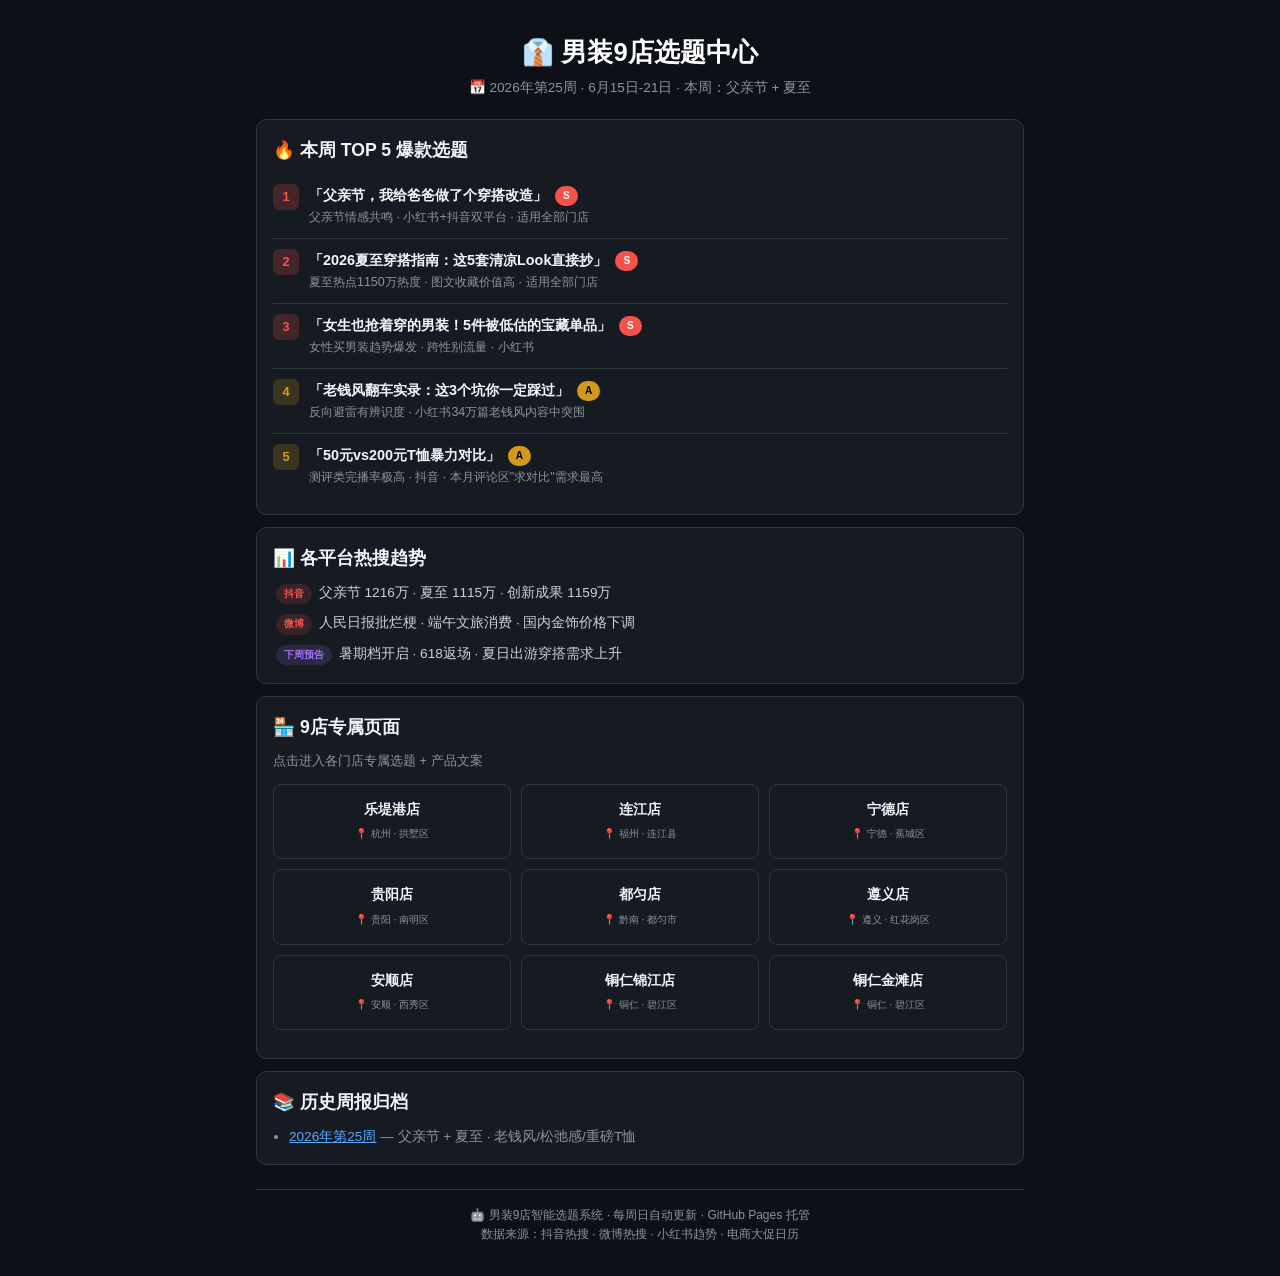
==== index.html @ 27cfb3f5 "Add index.html" ====
<!DOCTYPE html>
<html lang="zh-CN">
<head>
<meta charset="UTF-8">
<meta name="viewport" content="width=device-width, initial-scale=1.0">
<title>男装9店选题中心</title>
<style>
:root{--bg:#0d1117;--card:#161b22;--border:#30363d;--text:#c9d1d9;--muted:#8b949e;--blue:#58a6ff;--red:#f85149;--orange:#d2991d;--green:#3fb950;--purple:#a371f7}
*{margin:0;padding:0;box-sizing:border-box}
body{background:var(--bg);color:var(--text);font-family:-apple-system,BlinkMacSystemFont,"PingFang SC","Microsoft YaHei",sans-serif;line-height:1.6;padding:16px;max-width:800px;margin:0 auto}
h1{font-size:1.6em;color:#fff;text-align:center;margin:16px 0 4px}
.subtitle{text-align:center;color:var(--muted);font-size:.85em;margin-bottom:20px}
.card{background:var(--card);border:1px solid var(--border);border-radius:10px;padding:16px;margin:12px 0}
.card h2{font-size:1.1em;color:#f0f6fc;margin-bottom:10px}
.tag{display:inline-block;padding:2px 8px;border-radius:12px;font-size:.75em;font-weight:600;margin:2px 3px}
.tag-hot{background:rgba(248,81,73,.15);color:var(--red)}
.tag-new{background:rgba(63,185,80,.15);color:var(--green)}
.tag-event{background:rgba(163,113,247,.15);color:var(--purple)}
.stat{font-weight:700;color:#fff}
.store-grid{display:grid;grid-template-columns:repeat(3,1fr);gap:10px;margin:12px 0}
@media(max-width:480px){.store-grid{grid-template-columns:repeat(2,1fr)}}
.store-btn{display:block;background:var(--card);border:1px solid var(--border);border-radius:8px;padding:14px 10px;text-align:center;text-decoration:none;color:var(--text);transition:all .2s;font-size:.85em}
.store-btn:hover{border-color:var(--blue);background:rgba(88,166,255,.06)}
.store-btn .name{font-weight:600;color:#f0f6fc;display:block;margin-bottom:2px}
.store-btn .city{font-size:.75em;color:var(--muted)}
.topic-item{display:flex;align-items:flex-start;gap:10px;padding:10px 0;border-bottom:1px solid var(--border)}.topic-item:last-child{border-bottom:none}
.topic-num{width:26px;height:26px;border-radius:6px;display:flex;align-items:center;justify-content:center;font-weight:700;font-size:.8em;flex-shrink:0}
.topic-num.s{background:rgba(248,81,73,.2);color:var(--red)}.topic-num.a{background:rgba(210,153,29,.2);color:var(--orange)}.topic-num.b{background:rgba(139,148,158,.15);color:var(--muted)}
.topic-info{flex:1}.topic-title{font-weight:600;color:#f0f6fc;font-size:.9em}.topic-desc{font-size:.78em;color:var(--muted);margin-top:1px}
.highlight{border-left:3px solid var(--blue);padding:8px 12px;margin:10px 0;background:rgba(88,166,255,.05);border-radius:0 6px 6px 0;font-size:.85em}
.footer{text-align:center;color:var(--muted);font-size:.75em;margin:24px 0 16px;padding-top:16px;border-top:1px solid var(--border)}
.badge{display:inline-block;padding:2px 8px;border-radius:10px;font-size:.7em;font-weight:700;margin-left:4px;vertical-align:middle}
.badge-s{background:var(--red);color:#fff}.badge-a{background:var(--orange);color:#000}.badge-b{background:var(--muted);color:#000}
</style>
</head>
<body>

<h1>👔 男装9店选题中心</h1>
<p class="subtitle">📅 2026年第25周 · 6月15日-21日 · 本周：父亲节 + 夏至</p>

<!-- 本周选题速览 -->
<div class="card">
<h2>🔥 本周 TOP 5 爆款选题</h2>
<div class="topic-item">
<div class="topic-num s">1</div>
<div class="topic-info"><div class="topic-title">「父亲节，我给爸爸做了个穿搭改造」 <span class="badge badge-s">S</span></div><div class="topic-desc">父亲节情感共鸣 · 小红书+抖音双平台 · 适用全部门店</div></div>
</div>
<div class="topic-item">
<div class="topic-num s">2</div>
<div class="topic-info"><div class="topic-title">「2026夏至穿搭指南：这5套清凉Look直接抄」 <span class="badge badge-s">S</span></div><div class="topic-desc">夏至热点1150万热度 · 图文收藏价值高 · 适用全部门店</div></div>
</div>
<div class="topic-item">
<div class="topic-num s">3</div>
<div class="topic-info"><div class="topic-title">「女生也抢着穿的男装！5件被低估的宝藏单品」 <span class="badge badge-s">S</span></div><div class="topic-desc">女性买男装趋势爆发 · 跨性别流量 · 小红书</div></div>
</div>
<div class="topic-item">
<div class="topic-num a">4</div>
<div class="topic-info"><div class="topic-title">「老钱风翻车实录：这3个坑你一定踩过」 <span class="badge badge-a">A</span></div><div class="topic-desc">反向避雷有辨识度 · 小红书34万篇老钱风内容中突围</div></div>
</div>
<div class="topic-item">
<div class="topic-num a">5</div>
<div class="topic-info"><div class="topic-title">「50元vs200元T恤暴力对比」 <span class="badge badge-a">A</span></div><div class="topic-desc">测评类完播率极高 · 抖音 · 本月评论区"求对比"需求最高</div></div>
</div>
</div>

<!-- 热搜趋势 -->
<div class="card">
<h2>📊 各平台热搜趋势</h2>
<div style="font-size:.85em">
<p><span class="tag tag-hot">抖音</span> 父亲节 1216万 · 夏至 1115万 · 创新成果 1159万</p>
<p style="margin-top:6px"><span class="tag tag-hot">微博</span> 人民日报批烂梗 · 端午文旅消费 · 国内金饰价格下调</p>
<p style="margin-top:6px"><span class="tag tag-event">下周预告</span> 暑期档开启 · 618返场 · 夏日出游穿搭需求上升</p>
</div>
</div>

<!-- 9店入口 -->
<div class="card">
<h2>🏪 9店专属页面</h2>
<p style="font-size:.8em;color:var(--muted);margin-bottom:10px">点击进入各门店专属选题 + 产品文案</p>
<div class="store-grid">
<a href="stores/letigang.html" class="store-btn"><span class="name">乐堤港店</span><span class="city">📍 杭州 · 拱墅区</span></a>
<a href="stores/lianjiang.html" class="store-btn"><span class="name">连江店</span><span class="city">📍 福州 · 连江县</span></a>
<a href="stores/ningde.html" class="store-btn"><span class="name">宁德店</span><span class="city">📍 宁德 · 蕉城区</span></a>
<a href="stores/guiyang.html" class="store-btn"><span class="name">贵阳店</span><span class="city">📍 贵阳 · 南明区</span></a>
<a href="stores/duyun.html" class="store-btn"><span class="name">都匀店</span><span class="city">📍 黔南 · 都匀市</span></a>
<a href="stores/zunyi.html" class="store-btn"><span class="name">遵义店</span><span class="city">📍 遵义 · 红花岗区</span></a>
<a href="stores/anshun.html" class="store-btn"><span class="name">安顺店</span><span class="city">📍 安顺 · 西秀区</span></a>
<a href="stores/tongren-jinjiang.html" class="store-btn"><span class="name">铜仁锦江店</span><span class="city">📍 铜仁 · 碧江区</span></a>
<a href="stores/tongren-jintan.html" class="store-btn"><span class="name">铜仁金滩店</span><span class="city">📍 铜仁 · 碧江区</span></a>
</div>
</div>

<!-- 历史周报 -->
<div class="card">
<h2>📚 历史周报归档</h2>
<ul style="font-size:.85em;padding-left:16px;color:var(--muted)">
<li><a href="weekly/2026-W25.html" style="color:var(--blue)">2026年第25周</a> — 父亲节 + 夏至 · 老钱风/松弛感/重磅T恤</li>
</ul>
</div>

<div class="footer">
🤖 男装9店智能选题系统 · 每周日自动更新 · GitHub Pages 托管<br>
数据来源：抖音热搜 · 微博热搜 · 小红书趋势 · 电商大促日历
</div>
</body>
</html>
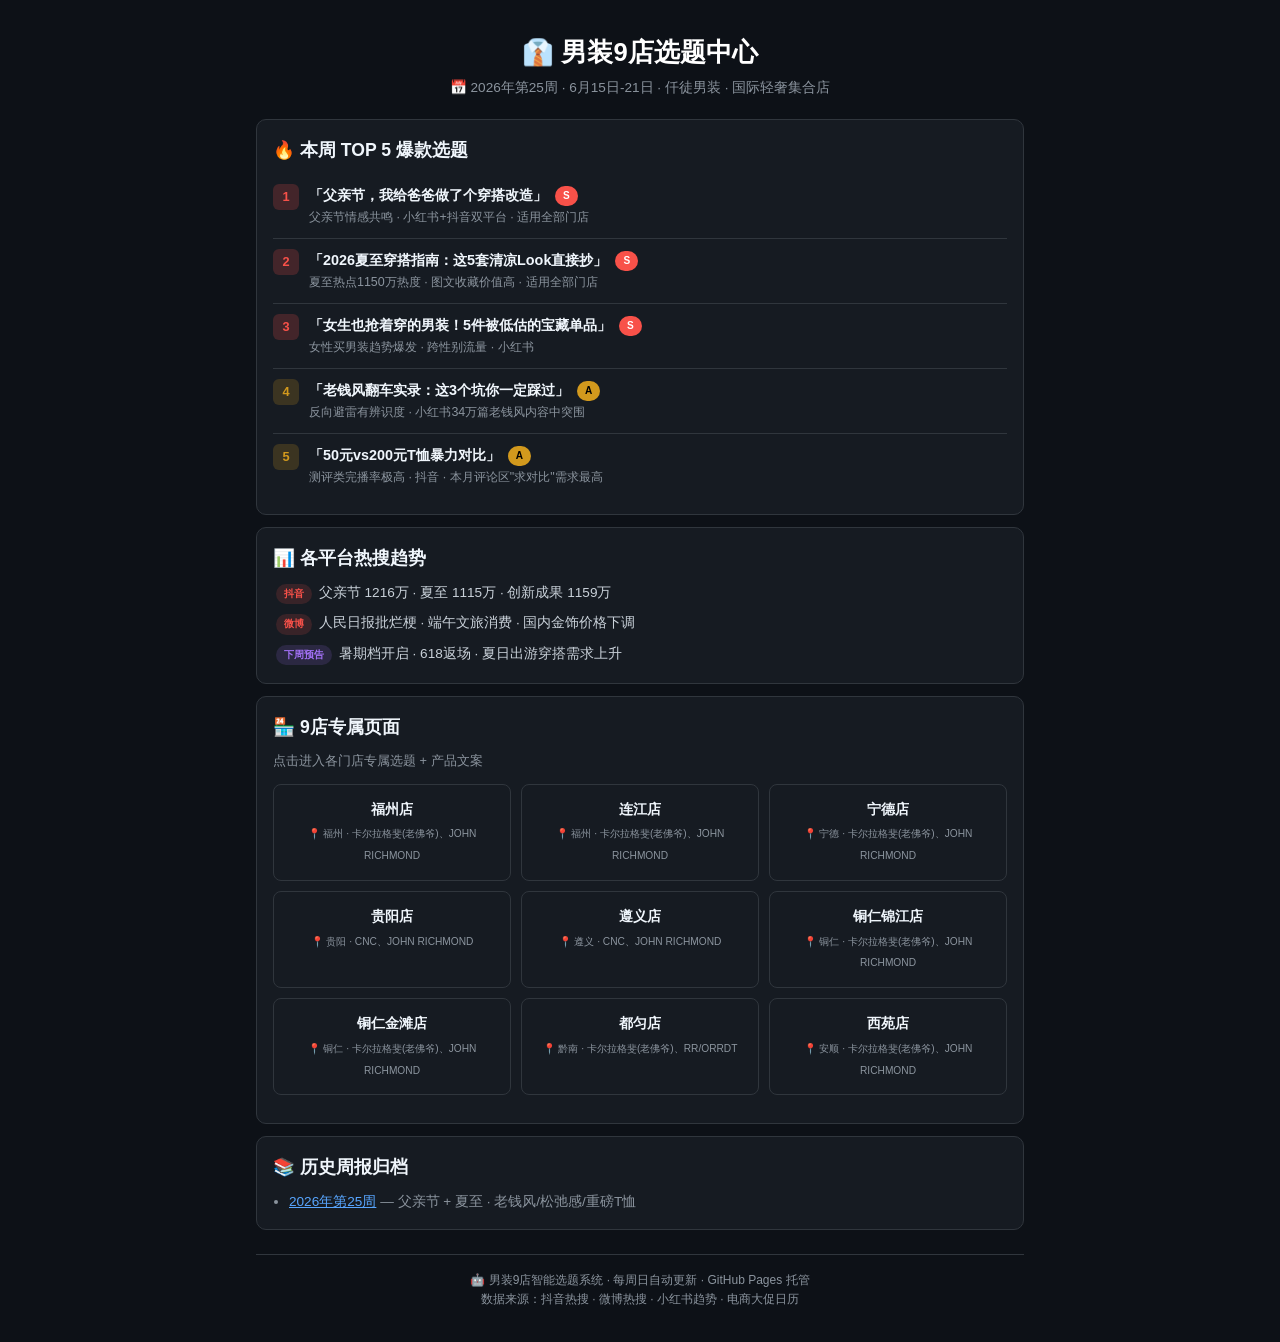
==== commit 319d7977: "Update index with new stores" ====
--- a/index.html
+++ b/index.html
@@ -36,7 +36,7 @@
 <body>
 
 <h1>👔 男装9店选题中心</h1>
-<p class="subtitle">📅 2026年第25周 · 6月15日-21日 · 本周：父亲节 + 夏至</p>
+<p class="subtitle">📅 2026年第25周 · 6月15日-21日 · 仟徒男装 · 国际轻奢集合店</p>
 
 <!-- 本周选题速览 -->
 <div class="card">
@@ -78,15 +78,15 @@
 <h2>🏪 9店专属页面</h2>
 <p style="font-size:.8em;color:var(--muted);margin-bottom:10px">点击进入各门店专属选题 + 产品文案</p>
 <div class="store-grid">
-<a href="stores/letigang.html" class="store-btn"><span class="name">乐堤港店</span><span class="city">📍 杭州 · 拱墅区</span></a>
-<a href="stores/lianjiang.html" class="store-btn"><span class="name">连江店</span><span class="city">📍 福州 · 连江县</span></a>
-<a href="stores/ningde.html" class="store-btn"><span class="name">宁德店</span><span class="city">📍 宁德 · 蕉城区</span></a>
-<a href="stores/guiyang.html" class="store-btn"><span class="name">贵阳店</span><span class="city">📍 贵阳 · 南明区</span></a>
-<a href="stores/duyun.html" class="store-btn"><span class="name">都匀店</span><span class="city">📍 黔南 · 都匀市</span></a>
-<a href="stores/zunyi.html" class="store-btn"><span class="name">遵义店</span><span class="city">📍 遵义 · 红花岗区</span></a>
-<a href="stores/anshun.html" class="store-btn"><span class="name">安顺店</span><span class="city">📍 安顺 · 西秀区</span></a>
-<a href="stores/tongren-jinjiang.html" class="store-btn"><span class="name">铜仁锦江店</span><span class="city">📍 铜仁 · 碧江区</span></a>
-<a href="stores/tongren-jintan.html" class="store-btn"><span class="name">铜仁金滩店</span><span class="city">📍 铜仁 · 碧江区</span></a>
+<a href="stores/fuzhou.html" class="store-btn"><span class="name">福州店</span><span class="city">📍 福州 · 卡尔拉格斐(老佛爷)、JOHN RICHMOND</span></a>
+<a href="stores/lianjiang.html" class="store-btn"><span class="name">连江店</span><span class="city">📍 福州 · 卡尔拉格斐(老佛爷)、JOHN RICHMOND</span></a>
+<a href="stores/ningde.html" class="store-btn"><span class="name">宁德店</span><span class="city">📍 宁德 · 卡尔拉格斐(老佛爷)、JOHN RICHMOND</span></a>
+<a href="stores/guiyang.html" class="store-btn"><span class="name">贵阳店</span><span class="city">📍 贵阳 · CNC、JOHN RICHMOND</span></a>
+<a href="stores/zunyi.html" class="store-btn"><span class="name">遵义店</span><span class="city">📍 遵义 · CNC、JOHN RICHMOND</span></a>
+<a href="stores/tongren-jinjiang.html" class="store-btn"><span class="name">铜仁锦江店</span><span class="city">📍 铜仁 · 卡尔拉格斐(老佛爷)、JOHN RICHMOND</span></a>
+<a href="stores/tongren-jintan.html" class="store-btn"><span class="name">铜仁金滩店</span><span class="city">📍 铜仁 · 卡尔拉格斐(老佛爷)、JOHN RICHMOND</span></a>
+<a href="stores/duyun.html" class="store-btn"><span class="name">都匀店</span><span class="city">📍 黔南 · 卡尔拉格斐(老佛爷)、RR/ORRDT</span></a>
+<a href="stores/anshun-xiyuan.html" class="store-btn"><span class="name">西苑店</span><span class="city">📍 安顺 · 卡尔拉格斐(老佛爷)、JOHN RICHMOND</span></a>
 </div>
 </div>
 
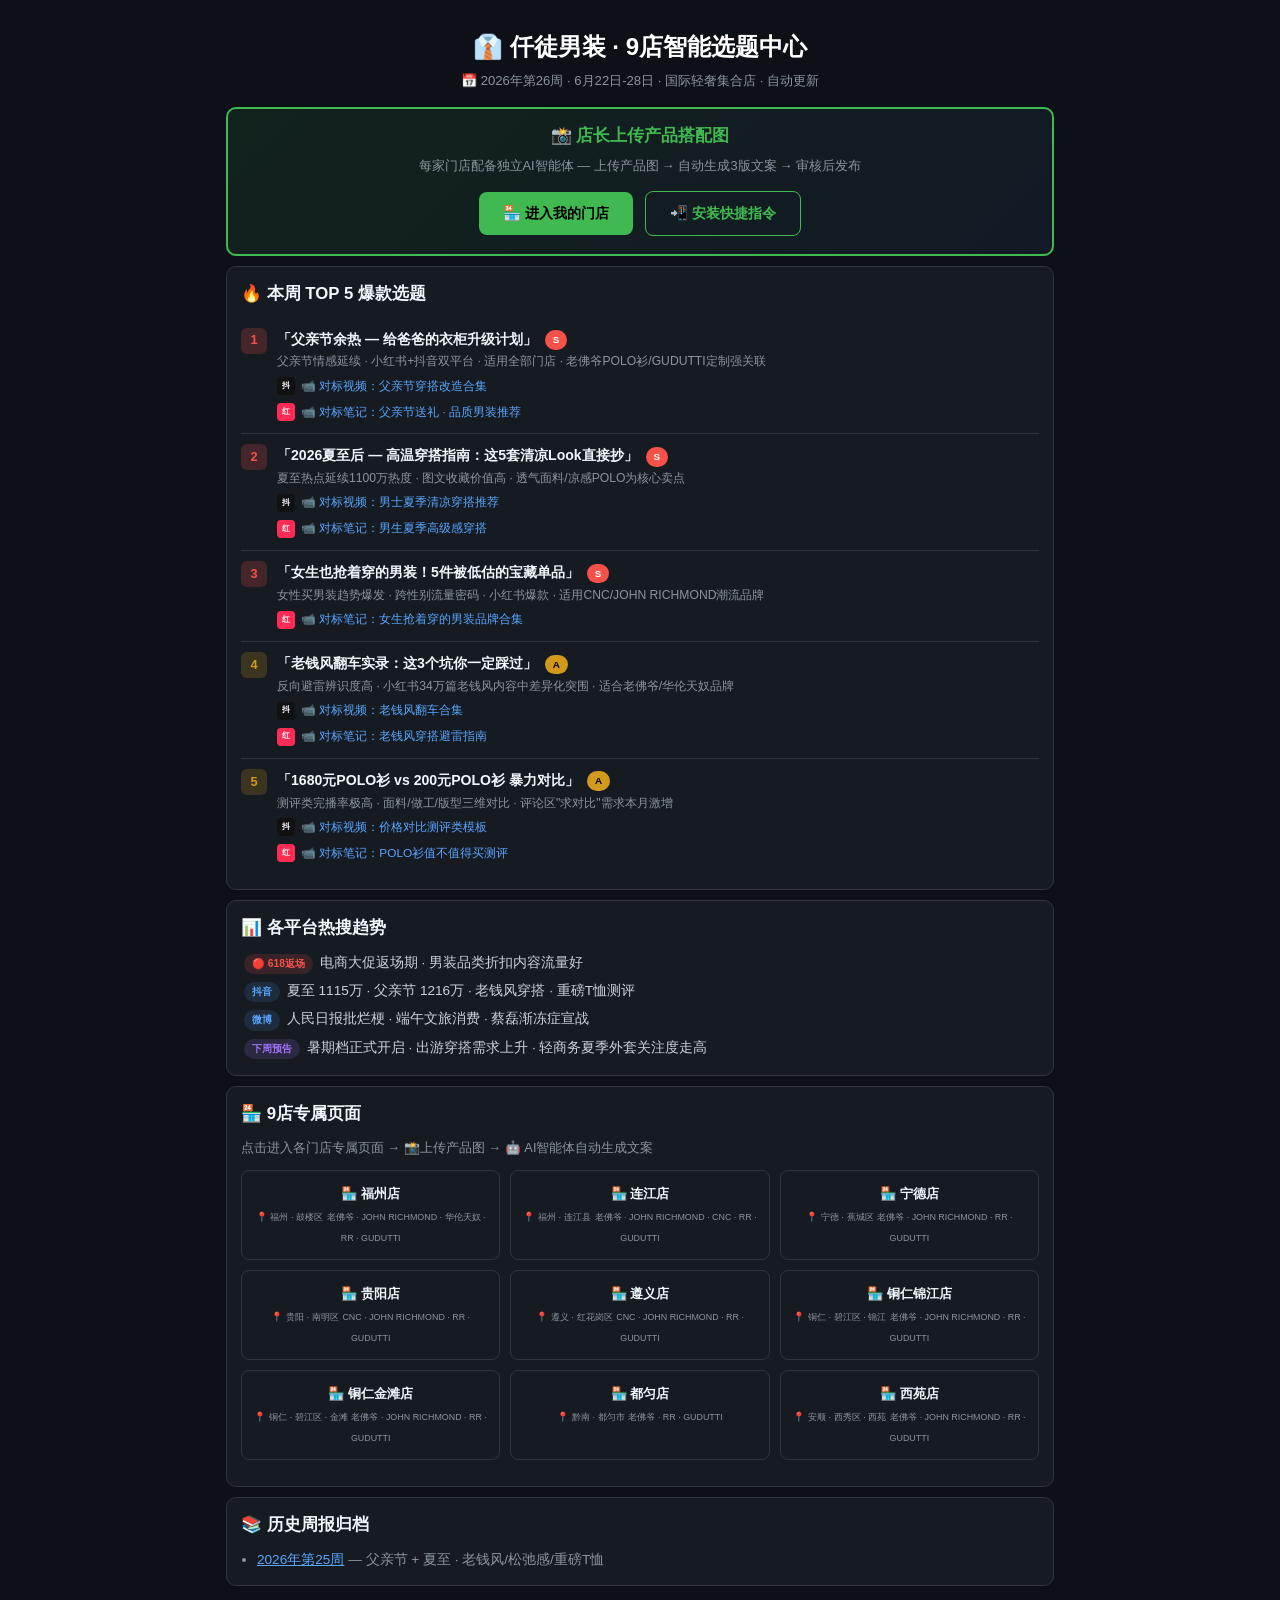
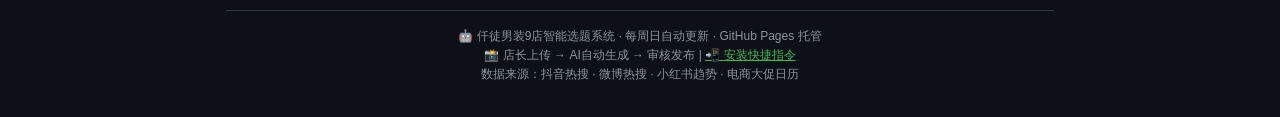
==== commit 39147e2d: "Update index.html" ====
--- a/index.html
+++ b/index.html
@@ -3,94 +3,198 @@
 <head>
 <meta charset="UTF-8">
 <meta name="viewport" content="width=device-width, initial-scale=1.0">
-<title>男装9店选题中心</title>
+<title>男装9店选题中心 · 仟徒男装</title>
 <style>
-:root{--bg:#0d1117;--card:#161b22;--border:#30363d;--text:#c9d1d9;--muted:#8b949e;--blue:#58a6ff;--red:#f85149;--orange:#d2991d;--green:#3fb950;--purple:#a371f7}
+:root{--bg:#0d1117;--card:#161b22;--border:#30363d;--text:#c9d1d9;--muted:#8b949e;--blue:#58a6ff;--red:#f85149;--orange:#d2991d;--green:#3fb950;--purple:#a371f7;--gold:#d4a574}
 *{margin:0;padding:0;box-sizing:border-box}
-body{background:var(--bg);color:var(--text);font-family:-apple-system,BlinkMacSystemFont,"PingFang SC","Microsoft YaHei",sans-serif;line-height:1.6;padding:16px;max-width:800px;margin:0 auto}
-h1{font-size:1.6em;color:#fff;text-align:center;margin:16px 0 4px}
-.subtitle{text-align:center;color:var(--muted);font-size:.85em;margin-bottom:20px}
-.card{background:var(--card);border:1px solid var(--border);border-radius:10px;padding:16px;margin:12px 0}
-.card h2{font-size:1.1em;color:#f0f6fc;margin-bottom:10px}
+body{background:var(--bg);color:var(--text);font-family:-apple-system,BlinkMacSystemFont,"PingFang SC","Microsoft YaHei",sans-serif;line-height:1.6;padding:16px;max-width:860px;margin:0 auto}
+h1{font-size:1.5em;color:#fff;text-align:center;margin:12px 0 4px}
+h2{font-size:1.05em;color:#f0f6fc;margin-bottom:10px;display:flex;align-items:center;gap:6px}
+.subtitle{text-align:center;color:var(--muted);font-size:.82em;margin-bottom:16px}
+.card{background:var(--card);border:1px solid var(--border);border-radius:10px;padding:14px;margin:10px 0}
 .tag{display:inline-block;padding:2px 8px;border-radius:12px;font-size:.75em;font-weight:600;margin:2px 3px}
 .tag-hot{background:rgba(248,81,73,.15);color:var(--red)}
 .tag-new{background:rgba(63,185,80,.15);color:var(--green)}
 .tag-event{background:rgba(163,113,247,.15);color:var(--purple)}
-.stat{font-weight:700;color:#fff}
+.tag-platform{background:rgba(88,166,255,.12);color:var(--blue)}
 .store-grid{display:grid;grid-template-columns:repeat(3,1fr);gap:10px;margin:12px 0}
 @media(max-width:480px){.store-grid{grid-template-columns:repeat(2,1fr)}}
-.store-btn{display:block;background:var(--card);border:1px solid var(--border);border-radius:8px;padding:14px 10px;text-align:center;text-decoration:none;color:var(--text);transition:all .2s;font-size:.85em}
+.store-btn{display:block;background:var(--card);border:1px solid var(--border);border-radius:8px;padding:12px 10px;text-align:center;text-decoration:none;color:var(--text);transition:all .2s;font-size:.82em}
 .store-btn:hover{border-color:var(--blue);background:rgba(88,166,255,.06)}
-.store-btn .name{font-weight:600;color:#f0f6fc;display:block;margin-bottom:2px}
-.store-btn .city{font-size:.75em;color:var(--muted)}
-.topic-item{display:flex;align-items:flex-start;gap:10px;padding:10px 0;border-bottom:1px solid var(--border)}.topic-item:last-child{border-bottom:none}
+.store-btn .sname{font-weight:600;color:#f0f6fc;display:block;margin-bottom:1px}
+.store-btn .scity{font-size:.72em;color:var(--muted)}
+.store-btn .sbrands{font-size:.68em;color:var(--muted);margin-top:2px;line-height:1.3}
+.topic-item{display:flex;align-items:flex-start;gap:10px;padding:10px 0;border-bottom:1px solid var(--border)}
+.topic-item:last-child{border-bottom:none}
 .topic-num{width:26px;height:26px;border-radius:6px;display:flex;align-items:center;justify-content:center;font-weight:700;font-size:.8em;flex-shrink:0}
-.topic-num.s{background:rgba(248,81,73,.2);color:var(--red)}.topic-num.a{background:rgba(210,153,29,.2);color:var(--orange)}.topic-num.b{background:rgba(139,148,158,.15);color:var(--muted)}
-.topic-info{flex:1}.topic-title{font-weight:600;color:#f0f6fc;font-size:.9em}.topic-desc{font-size:.78em;color:var(--muted);margin-top:1px}
-.highlight{border-left:3px solid var(--blue);padding:8px 12px;margin:10px 0;background:rgba(88,166,255,.05);border-radius:0 6px 6px 0;font-size:.85em}
-.footer{text-align:center;color:var(--muted);font-size:.75em;margin:24px 0 16px;padding-top:16px;border-top:1px solid var(--border)}
+.topic-num.s{background:rgba(248,81,73,.2);color:var(--red)}
+.topic-num.a{background:rgba(210,153,29,.2);color:var(--orange)}
+.topic-num.b{background:rgba(139,148,158,.15);color:var(--muted)}
+.topic-info{flex:1;min-width:0}
+.topic-title{font-weight:600;color:#f0f6fc;font-size:.88em}
+.topic-desc{font-size:.76em;color:var(--muted);margin-top:2px}
 .badge{display:inline-block;padding:2px 8px;border-radius:10px;font-size:.7em;font-weight:700;margin-left:4px;vertical-align:middle}
 .badge-s{background:var(--red);color:#fff}.badge-a{background:var(--orange);color:#000}.badge-b{background:var(--muted);color:#000}
+.highlight{border-left:3px solid var(--blue);padding:8px 12px;margin:8px 0;background:rgba(88,166,255,.05);border-radius:0 6px 6px 0;font-size:.83em}
+.footer{text-align:center;color:var(--muted);font-size:.75em;margin:24px 0 16px;padding-top:16px;border-top:1px solid var(--border)}
+
+/* Video reference links */
+.video-ref{display:flex;align-items:center;gap:6px;padding:2px 0;font-size:.74em;margin-top:3px}
+.platform-icon{width:18px;height:18px;border-radius:4px;display:inline-flex;align-items:center;justify-content:center;font-size:.65em;flex-shrink:0;font-weight:700}
+.platform-dy{background:#111;color:#fff}.platform-xhs{background:#fe2c55;color:#fff}.platform-sph{background:#fa9d3b;color:#fff}
+.video-ref a{color:var(--blue);text-decoration:none;overflow:hidden;text-overflow:ellipsis;white-space:nowrap}
+.video-ref a:hover{text-decoration:underline}
+
+/* Upload cta */
+.upload-cta{background:linear-gradient(135deg,rgba(63,185,80,.1),rgba(88,166,255,.06));border:2px solid var(--green);border-radius:10px;padding:14px;margin:10px 0;text-align:center}
+.upload-cta h2{color:var(--green);justify-content:center;margin-bottom:6px}
+.upload-cta .cta-desc{font-size:.8em;color:var(--muted);margin-bottom:10px}
+.upload-cta .cta-btn{display:inline-block;background:var(--green);color:#000;padding:10px 24px;border-radius:8px;text-decoration:none;font-weight:700;font-size:.9em;margin:4px}
+.upload-cta .cta-btn.outline{background:transparent;border:1px solid var(--green);color:var(--green)}
 </style>
 </head>
 <body>
 
-<h1>👔 男装9店选题中心</h1>
-<p class="subtitle">📅 2026年第25周 · 6月15日-21日 · 仟徒男装 · 国际轻奢集合店</p>
-
-<!-- 本周选题速览 -->
+<h1>👔 仟徒男装 · 9店智能选题中心</h1>
+<p class="subtitle">📅 2026年第26周 · 6月22日-28日 · 国际轻奢集合店 · 自动更新</p>
+
+<!-- ===== 📸 上传入口 ===== -->
+<div class="upload-cta">
+<h2>📸 店长上传产品搭配图</h2>
+<p class="cta-desc">每家门店配备独立AI智能体 — 上传产品图 → 自动生成3版文案 → 审核后发布</p>
+<a href="#stores" class="cta-btn">🏪 进入我的门店</a>
+<a href="shortcuts/install.html" class="cta-btn outline">📲 安装快捷指令</a>
+</div>
+
+<!-- ===== 本周 TOP 5 爆款选题 ===== -->
 <div class="card">
 <h2>🔥 本周 TOP 5 爆款选题</h2>
+
 <div class="topic-item">
 <div class="topic-num s">1</div>
-<div class="topic-info"><div class="topic-title">「父亲节，我给爸爸做了个穿搭改造」 <span class="badge badge-s">S</span></div><div class="topic-desc">父亲节情感共鸣 · 小红书+抖音双平台 · 适用全部门店</div></div>
-</div>
+<div class="topic-info">
+<div class="topic-title">「父亲节余热 — 给爸爸的衣柜升级计划」 <span class="badge badge-s">S</span></div>
+<div class="topic-desc">父亲节情感延续 · 小红书+抖音双平台 · 适用全部门店 · 老佛爷POLO衫/GUDUTTI定制强关联</div>
+<div class="video-ref"><span class="platform-icon platform-dy">抖</span><a href="https://www.douyin.com/search/父亲节送爸爸衣服改造" target="_blank" rel="noopener">📹 对标视频：父亲节穿搭改造合集</a></div>
+<div class="video-ref"><span class="platform-icon platform-xhs">红</span><a href="https://www.xiaohongshu.com/search_result?keyword=父亲节+男装+品质" target="_blank" rel="noopener">📹 对标笔记：父亲节送礼 · 品质男装推荐</a></div>
+</div>
+</div>
+
 <div class="topic-item">
 <div class="topic-num s">2</div>
-<div class="topic-info"><div class="topic-title">「2026夏至穿搭指南：这5套清凉Look直接抄」 <span class="badge badge-s">S</span></div><div class="topic-desc">夏至热点1150万热度 · 图文收藏价值高 · 适用全部门店</div></div>
-</div>
+<div class="topic-info">
+<div class="topic-title">「2026夏至后 — 高温穿搭指南：这5套清凉Look直接抄」 <span class="badge badge-s">S</span></div>
+<div class="topic-desc">夏至热点延续1100万热度 · 图文收藏价值高 · 透气面料/凉感POLO为核心卖点</div>
+<div class="video-ref"><span class="platform-icon platform-dy">抖</span><a href="https://www.douyin.com/search/夏季男士清凉穿搭" target="_blank" rel="noopener">📹 对标视频：男士夏季清凉穿搭推荐</a></div>
+<div class="video-ref"><span class="platform-icon platform-xhs">红</span><a href="https://www.xiaohongshu.com/search_result?keyword=男生夏季穿搭+透气+高级感" target="_blank" rel="noopener">📹 对标笔记：男生夏季高级感穿搭</a></div>
+</div>
+</div>
+
 <div class="topic-item">
 <div class="topic-num s">3</div>
-<div class="topic-info"><div class="topic-title">「女生也抢着穿的男装！5件被低估的宝藏单品」 <span class="badge badge-s">S</span></div><div class="topic-desc">女性买男装趋势爆发 · 跨性别流量 · 小红书</div></div>
-</div>
+<div class="topic-info">
+<div class="topic-title">「女生也抢着穿的男装！5件被低估的宝藏单品」 <span class="badge badge-s">S</span></div>
+<div class="topic-desc">女性买男装趋势爆发 · 跨性别流量密码 · 小红书爆款 · 适用CNC/JOHN RICHMOND潮流品牌</div>
+<div class="video-ref"><span class="platform-icon platform-xhs">红</span><a href="https://www.xiaohongshu.com/search_result?keyword=女生穿男装+宝藏单品" target="_blank" rel="noopener">📹 对标笔记：女生抢着穿的男装品牌合集</a></div>
+</div>
+</div>
+
 <div class="topic-item">
 <div class="topic-num a">4</div>
-<div class="topic-info"><div class="topic-title">「老钱风翻车实录：这3个坑你一定踩过」 <span class="badge badge-a">A</span></div><div class="topic-desc">反向避雷有辨识度 · 小红书34万篇老钱风内容中突围</div></div>
-</div>
+<div class="topic-info">
+<div class="topic-title">「老钱风翻车实录：这3个坑你一定踩过」 <span class="badge badge-a">A</span></div>
+<div class="topic-desc">反向避雷辨识度高 · 小红书34万篇老钱风内容中差异化突围 · 适合老佛爷/华伦天奴品牌</div>
+<div class="video-ref"><span class="platform-icon platform-dy">抖</span><a href="https://www.douyin.com/search/老钱风翻车穿搭避雷" target="_blank" rel="noopener">📹 对标视频：老钱风翻车合集</a></div>
+<div class="video-ref"><span class="platform-icon platform-xhs">红</span><a href="https://www.xiaohongshu.com/search_result?keyword=老钱风+避雷+男装" target="_blank" rel="noopener">📹 对标笔记：老钱风穿搭避雷指南</a></div>
+</div>
+</div>
+
 <div class="topic-item">
 <div class="topic-num a">5</div>
-<div class="topic-info"><div class="topic-title">「50元vs200元T恤暴力对比」 <span class="badge badge-a">A</span></div><div class="topic-desc">测评类完播率极高 · 抖音 · 本月评论区"求对比"需求最高</div></div>
-</div>
-</div>
-
-<!-- 热搜趋势 -->
+<div class="topic-info">
+<div class="topic-title">「1680元POLO衫 vs 200元POLO衫 暴力对比」 <span class="badge badge-a">A</span></div>
+<div class="topic-desc">测评类完播率极高 · 面料/做工/版型三维对比 · 评论区"求对比"需求本月激增</div>
+<div class="video-ref"><span class="platform-icon platform-dy">抖</span><a href="https://www.douyin.com/search/POLO衫价格对比测评" target="_blank" rel="noopener">📹 对标视频：价格对比测评类模板</a></div>
+<div class="video-ref"><span class="platform-icon platform-xhs">红</span><a href="https://www.xiaohongshu.com/search_result?keyword=POLO衫+测评+值得买" target="_blank" rel="noopener">📹 对标笔记：POLO衫值不值得买测评</a></div>
+</div>
+</div>
+</div>
+
+<!-- ===== 各平台热搜 ===== -->
 <div class="card">
 <h2>📊 各平台热搜趋势</h2>
 <div style="font-size:.85em">
-<p><span class="tag tag-hot">抖音</span> 父亲节 1216万 · 夏至 1115万 · 创新成果 1159万</p>
-<p style="margin-top:6px"><span class="tag tag-hot">微博</span> 人民日报批烂梗 · 端午文旅消费 · 国内金饰价格下调</p>
-<p style="margin-top:6px"><span class="tag tag-event">下周预告</span> 暑期档开启 · 618返场 · 夏日出游穿搭需求上升</p>
-</div>
-</div>
-
-<!-- 9店入口 -->
-<div class="card">
+<p><span class="tag tag-hot">🔴 618返场</span> 电商大促返场期 · 男装品类折扣内容流量好</p>
+<p style="margin-top:4px"><span class="tag tag-platform">抖音</span> 夏至 1115万 · 父亲节 1216万 · 老钱风穿搭 · 重磅T恤测评</p>
+<p style="margin-top:4px"><span class="tag tag-platform">微博</span> 人民日报批烂梗 · 端午文旅消费 · 蔡磊渐冻症宣战</p>
+<p style="margin-top:4px"><span class="tag tag-event">下周预告</span> 暑期档正式开启 · 出游穿搭需求上升 · 轻商务夏季外套关注度走高</p>
+</div>
+</div>
+
+<!-- ===== 9店入口 ===== -->
+<div class="card" id="stores">
 <h2>🏪 9店专属页面</h2>
-<p style="font-size:.8em;color:var(--muted);margin-bottom:10px">点击进入各门店专属选题 + 产品文案</p>
+<p style="font-size:.8em;color:var(--muted);margin-bottom:10px">点击进入各门店专属页面 → 📸上传产品图 → 🤖 AI智能体自动生成文案</p>
 <div class="store-grid">
-<a href="stores/fuzhou.html" class="store-btn"><span class="name">福州店</span><span class="city">📍 福州 · 卡尔拉格斐(老佛爷)、JOHN RICHMOND</span></a>
-<a href="stores/lianjiang.html" class="store-btn"><span class="name">连江店</span><span class="city">📍 福州 · 卡尔拉格斐(老佛爷)、JOHN RICHMOND</span></a>
-<a href="stores/ningde.html" class="store-btn"><span class="name">宁德店</span><span class="city">📍 宁德 · 卡尔拉格斐(老佛爷)、JOHN RICHMOND</span></a>
-<a href="stores/guiyang.html" class="store-btn"><span class="name">贵阳店</span><span class="city">📍 贵阳 · CNC、JOHN RICHMOND</span></a>
-<a href="stores/zunyi.html" class="store-btn"><span class="name">遵义店</span><span class="city">📍 遵义 · CNC、JOHN RICHMOND</span></a>
-<a href="stores/tongren-jinjiang.html" class="store-btn"><span class="name">铜仁锦江店</span><span class="city">📍 铜仁 · 卡尔拉格斐(老佛爷)、JOHN RICHMOND</span></a>
-<a href="stores/tongren-jintan.html" class="store-btn"><span class="name">铜仁金滩店</span><span class="city">📍 铜仁 · 卡尔拉格斐(老佛爷)、JOHN RICHMOND</span></a>
-<a href="stores/duyun.html" class="store-btn"><span class="name">都匀店</span><span class="city">📍 黔南 · 卡尔拉格斐(老佛爷)、RR/ORRDT</span></a>
-<a href="stores/anshun-xiyuan.html" class="store-btn"><span class="name">西苑店</span><span class="city">📍 安顺 · 卡尔拉格斐(老佛爷)、JOHN RICHMOND</span></a>
-</div>
-</div>
-
-<!-- 历史周报 -->
+
+<a href="stores/fuzhou.html" class="store-btn">
+<span class="sname">🏪 福州店</span>
+<span class="scity">📍 福州 · 鼓楼区</span>
+<span class="sbrands">老佛爷 · JOHN RICHMOND · 华伦天奴 · RR · GUDUTTI</span>
+</a>
+
+<a href="stores/lianjiang.html" class="store-btn">
+<span class="sname">🏪 连江店</span>
+<span class="scity">📍 福州 · 连江县</span>
+<span class="sbrands">老佛爷 · JOHN RICHMOND · CNC · RR · GUDUTTI</span>
+</a>
+
+<a href="stores/ningde.html" class="store-btn">
+<span class="sname">🏪 宁德店</span>
+<span class="scity">📍 宁德 · 蕉城区</span>
+<span class="sbrands">老佛爷 · JOHN RICHMOND · RR · GUDUTTI</span>
+</a>
+
+<a href="stores/guiyang.html" class="store-btn">
+<span class="sname">🏪 贵阳店</span>
+<span class="scity">📍 贵阳 · 南明区</span>
+<span class="sbrands">CNC · JOHN RICHMOND · RR · GUDUTTI</span>
+</a>
+
+<a href="stores/zunyi.html" class="store-btn">
+<span class="sname">🏪 遵义店</span>
+<span class="scity">📍 遵义 · 红花岗区</span>
+<span class="sbrands">CNC · JOHN RICHMOND · RR · GUDUTTI</span>
+</a>
+
+<a href="stores/tongren-jinjiang.html" class="store-btn">
+<span class="sname">🏪 铜仁锦江店</span>
+<span class="scity">📍 铜仁 · 碧江区 · 锦江</span>
+<span class="sbrands">老佛爷 · JOHN RICHMOND · RR · GUDUTTI</span>
+</a>
+
+<a href="stores/tongren-jintan.html" class="store-btn">
+<span class="sname">🏪 铜仁金滩店</span>
+<span class="scity">📍 铜仁 · 碧江区 · 金滩</span>
+<span class="sbrands">老佛爷 · JOHN RICHMOND · RR · GUDUTTI</span>
+</a>
+
+<a href="stores/duyun.html" class="store-btn">
+<span class="sname">🏪 都匀店</span>
+<span class="scity">📍 黔南 · 都匀市</span>
+<span class="sbrands">老佛爷 · RR · GUDUTTI</span>
+</a>
+
+<a href="stores/anshun-xiyuan.html" class="store-btn">
+<span class="sname">🏪 西苑店</span>
+<span class="scity">📍 安顺 · 西秀区 · 西苑</span>
+<span class="sbrands">老佛爷 · JOHN RICHMOND · RR · GUDUTTI</span>
+</a>
+
+</div>
+</div>
+
+<!-- ===== 历史周报 ===== -->
 <div class="card">
 <h2>📚 历史周报归档</h2>
 <ul style="font-size:.85em;padding-left:16px;color:var(--muted)">
@@ -99,7 +203,8 @@
 </div>
 
 <div class="footer">
-🤖 男装9店智能选题系统 · 每周日自动更新 · GitHub Pages 托管<br>
+🤖 仟徒男装9店智能选题系统 · 每周日自动更新 · GitHub Pages 托管<br>
+📸 店长上传 → AI自动生成 → 审核发布 | <a href="shortcuts/install.html" style="color:var(--green)">📲 安装快捷指令</a><br>
 数据来源：抖音热搜 · 微博热搜 · 小红书趋势 · 电商大促日历
 </div>
 </body>
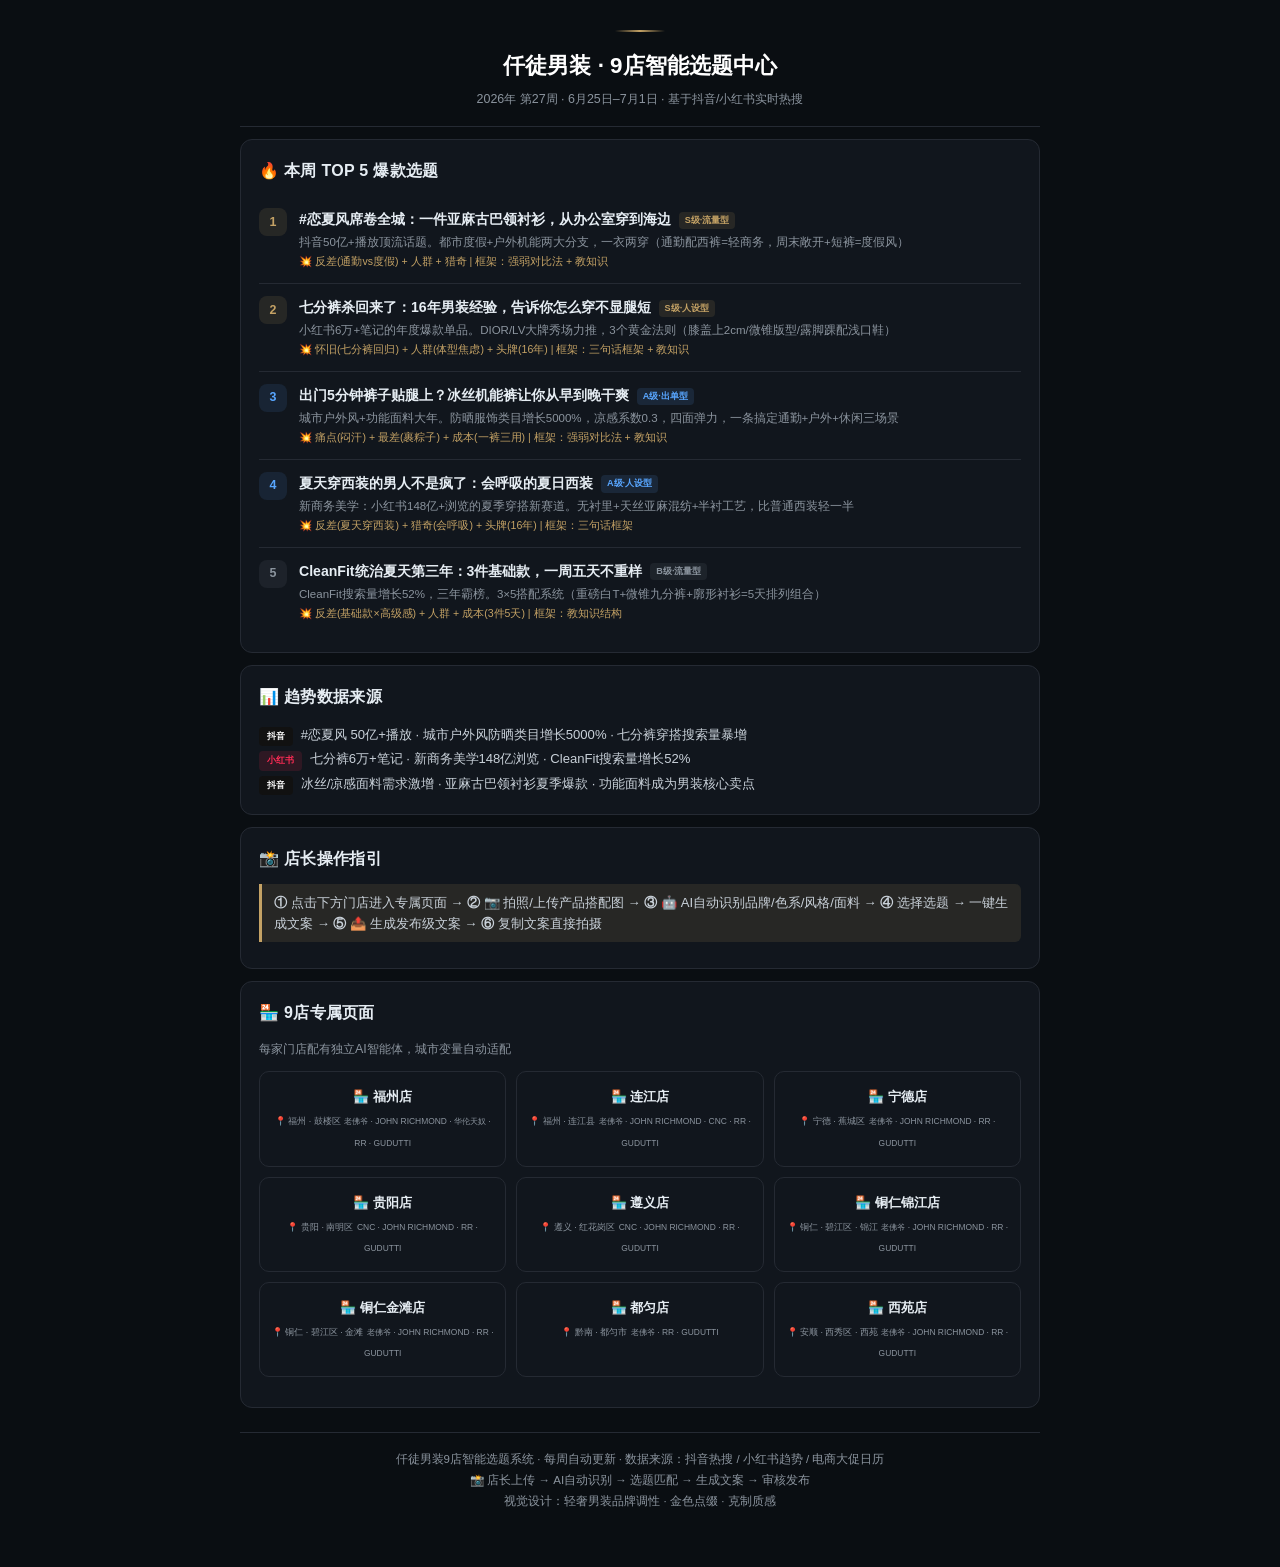
==== commit 8824c57d: "Update index.html" ====
--- a/index.html
+++ b/index.html
@@ -3,209 +3,252 @@
 <head>
 <meta charset="UTF-8">
 <meta name="viewport" content="width=device-width, initial-scale=1.0">
-<title>男装9店选题中心 · 仟徒男装</title>
+<title>仟徒男装 · 9店智能选题中心</title>
+<link rel="stylesheet" href="css/store.css?v=1782382795">
 <style>
-:root{--bg:#0d1117;--card:#161b22;--border:#30363d;--text:#c9d1d9;--muted:#8b949e;--blue:#58a6ff;--red:#f85149;--orange:#d2991d;--green:#3fb950;--purple:#a371f7;--gold:#d4a574}
-*{margin:0;padding:0;box-sizing:border-box}
-body{background:var(--bg);color:var(--text);font-family:-apple-system,BlinkMacSystemFont,"PingFang SC","Microsoft YaHei",sans-serif;line-height:1.6;padding:16px;max-width:860px;margin:0 auto}
-h1{font-size:1.5em;color:#fff;text-align:center;margin:12px 0 4px}
-h2{font-size:1.05em;color:#f0f6fc;margin-bottom:10px;display:flex;align-items:center;gap:6px}
-.subtitle{text-align:center;color:var(--muted);font-size:.82em;margin-bottom:16px}
-.card{background:var(--card);border:1px solid var(--border);border-radius:10px;padding:14px;margin:10px 0}
-.tag{display:inline-block;padding:2px 8px;border-radius:12px;font-size:.75em;font-weight:600;margin:2px 3px}
-.tag-hot{background:rgba(248,81,73,.15);color:var(--red)}
-.tag-new{background:rgba(63,185,80,.15);color:var(--green)}
-.tag-event{background:rgba(163,113,247,.15);color:var(--purple)}
-.tag-platform{background:rgba(88,166,255,.12);color:var(--blue)}
-.store-grid{display:grid;grid-template-columns:repeat(3,1fr);gap:10px;margin:12px 0}
-@media(max-width:480px){.store-grid{grid-template-columns:repeat(2,1fr)}}
-.store-btn{display:block;background:var(--card);border:1px solid var(--border);border-radius:8px;padding:12px 10px;text-align:center;text-decoration:none;color:var(--text);transition:all .2s;font-size:.82em}
-.store-btn:hover{border-color:var(--blue);background:rgba(88,166,255,.06)}
-.store-btn .sname{font-weight:600;color:#f0f6fc;display:block;margin-bottom:1px}
-.store-btn .scity{font-size:.72em;color:var(--muted)}
-.store-btn .sbrands{font-size:.68em;color:var(--muted);margin-top:2px;line-height:1.3}
-.topic-item{display:flex;align-items:flex-start;gap:10px;padding:10px 0;border-bottom:1px solid var(--border)}
-.topic-item:last-child{border-bottom:none}
-.topic-num{width:26px;height:26px;border-radius:6px;display:flex;align-items:center;justify-content:center;font-weight:700;font-size:.8em;flex-shrink:0}
-.topic-num.s{background:rgba(248,81,73,.2);color:var(--red)}
-.topic-num.a{background:rgba(210,153,29,.2);color:var(--orange)}
-.topic-num.b{background:rgba(139,148,158,.15);color:var(--muted)}
-.topic-info{flex:1;min-width:0}
-.topic-title{font-weight:600;color:#f0f6fc;font-size:.88em}
-.topic-desc{font-size:.76em;color:var(--muted);margin-top:2px}
-.badge{display:inline-block;padding:2px 8px;border-radius:10px;font-size:.7em;font-weight:700;margin-left:4px;vertical-align:middle}
-.badge-s{background:var(--red);color:#fff}.badge-a{background:var(--orange);color:#000}.badge-b{background:var(--muted);color:#000}
-.highlight{border-left:3px solid var(--blue);padding:8px 12px;margin:8px 0;background:rgba(88,166,255,.05);border-radius:0 6px 6px 0;font-size:.83em}
-.footer{text-align:center;color:var(--muted);font-size:.75em;margin:24px 0 16px;padding-top:16px;border-top:1px solid var(--border)}
-
-/* Video reference links */
-.video-ref{display:flex;align-items:center;gap:6px;padding:2px 0;font-size:.74em;margin-top:3px}
-.platform-icon{width:18px;height:18px;border-radius:4px;display:inline-flex;align-items:center;justify-content:center;font-size:.65em;flex-shrink:0;font-weight:700}
-.platform-dy{background:#111;color:#fff}.platform-xhs{background:#fe2c55;color:#fff}.platform-sph{background:#fa9d3b;color:#fff}
-.video-ref a{color:var(--blue);text-decoration:none;overflow:hidden;text-overflow:ellipsis;white-space:nowrap}
-.video-ref a:hover{text-decoration:underline}
-
-/* Upload cta */
-.upload-cta{background:linear-gradient(135deg,rgba(63,185,80,.1),rgba(88,166,255,.06));border:2px solid var(--green);border-radius:10px;padding:14px;margin:10px 0;text-align:center}
-.upload-cta h2{color:var(--green);justify-content:center;margin-bottom:6px}
-.upload-cta .cta-desc{font-size:.8em;color:var(--muted);margin-bottom:10px}
-.upload-cta .cta-btn{display:inline-block;background:var(--green);color:#000;padding:10px 24px;border-radius:8px;text-decoration:none;font-weight:700;font-size:.9em;margin:4px}
-.upload-cta .cta-btn.outline{background:transparent;border:1px solid var(--green);color:var(--green)}
+  /* 选题中心独有样式 */
+  .index-header {
+    text-align: center;
+    margin: 20px 0 12px;
+    padding-bottom: 16px;
+    border-bottom: 1px solid var(--border);
+  }
+  .index-header::before {
+    content: '';
+    display: block;
+    width: 50px;
+    height: 2px;
+    background: linear-gradient(90deg, transparent, var(--gold), transparent);
+    margin: 0 auto 16px;
+  }
+  .index-header h1 { font-size: 1.4em; color: #fff; font-weight: 700; }
+  .index-header .subtitle { color: var(--muted); font-size: .78em; margin-top: 4px; }
+
+  .store-grid {
+    display: grid;
+    grid-template-columns: repeat(3, 1fr);
+    gap: 10px;
+    margin: 12px 0;
+  }
+  @media (max-width: 480px) { .store-grid { grid-template-columns: repeat(2, 1fr); } }
+
+  .store-btn {
+    display: block;
+    background: var(--card);
+    border: 1px solid var(--border);
+    border-radius: 10px;
+    padding: 14px 10px;
+    text-align: center;
+    text-decoration: none;
+    color: var(--text);
+    transition: all .2s;
+    font-size: .8em;
+  }
+  .store-btn:hover {
+    border-color: var(--gold);
+    background: var(--gold-muted);
+  }
+  .store-btn .sname { font-weight: 700; color: var(--text-bright); display: block; margin-bottom: 2px; }
+  .store-btn .scity { font-size: .7em; color: var(--muted); }
+  .store-btn .sbrands { font-size: .66em; color: var(--muted); margin-top: 3px; line-height: 1.4; }
+
+  /* 选题列表 */
+  .topic-list-item {
+    display: flex;
+    align-items: flex-start;
+    gap: 12px;
+    padding: 12px 0;
+    border-bottom: 1px solid var(--border);
+  }
+  .topic-list-item:last-child { border-bottom: none; }
+  .topic-list-num {
+    width: 28px; height: 28px;
+    border-radius: 8px;
+    display: flex; align-items: center; justify-content: center;
+    font-weight: 700; font-size: .78em; flex-shrink: 0;
+  }
+  .topic-list-num.s { background: var(--gold-muted); color: var(--gold); }
+  .topic-list-num.a { background: rgba(88,166,255,.1); color: var(--blue); }
+  .topic-list-num.b { background: rgba(139,148,158,.1); color: var(--muted); }
+  .topic-list-info { flex: 1; min-width: 0; }
+  .topic-list-title { font-weight: 700; color: var(--text-bright); font-size: .88em; }
+  .topic-list-desc { font-size: .72em; color: var(--muted); margin-top: 3px; line-height: 1.5; }
+  .topic-list-elements { font-size: .66em; color: var(--gold); margin-top: 2px; }
+
+  .badge {
+    display: inline-block; padding: 1px 6px; border-radius: 4px;
+    font-size: .65em; font-weight: 700; margin-left: 4px; vertical-align: middle;
+  }
+  .badge-s { background: var(--gold-muted); color: var(--gold); }
+  .badge-a { background: rgba(88,166,255,.12); color: var(--blue); }
+  .badge-b { background: rgba(139,148,158,.1); color: var(--muted); }
+
+  .highlight {
+    border-left: 3px solid var(--gold);
+    padding: 8px 12px; margin: 8px 0;
+    background: var(--gold-muted);
+    border-radius: 0 6px 6px 0;
+    font-size: .82em; line-height: 1.6;
+  }
+
+  .trend-tag {
+    display: inline-block; padding: 2px 8px; border-radius: 4px;
+    font-size: .65em; font-weight: 600; margin: 1px 4px 1px 0;
+  }
+  .trend-dy { background: #111; color: #fff; }
+  .trend-xhs { background: rgba(254,44,85,.12); color: #fe2c55; }
+
+  .footer {
+    text-align: center; color: var(--muted); font-size: .72em;
+    margin: 24px 0 16px; padding-top: 16px;
+    border-top: 1px solid var(--border); line-height: 1.8;
+  }
+  .footer a { color: var(--muted); text-decoration: none; transition: color .15s; }
+  .footer a:hover { color: var(--gold); }
 </style>
 </head>
 <body>
 
-<h1>👔 仟徒男装 · 9店智能选题中心</h1>
-<p class="subtitle">📅 2026年第26周 · 6月22日-28日 · 国际轻奢集合店 · 自动更新</p>
-
-<!-- ===== 📸 上传入口 ===== -->
-<div class="upload-cta">
-<h2>📸 店长上传产品搭配图</h2>
-<p class="cta-desc">每家门店配备独立AI智能体 — 上传产品图 → 自动生成3版文案 → 审核后发布</p>
-<a href="#stores" class="cta-btn">🏪 进入我的门店</a>
-<a href="shortcuts/install.html" class="cta-btn outline">📲 安装快捷指令</a>
+<div class="index-header">
+  <h1>仟徒男装 · 9店智能选题中心</h1>
+  <p class="subtitle">2026年 第27周 · 6月25日–7月1日 · 基于抖音/小红书实时热搜</p>
 </div>
 
 <!-- ===== 本周 TOP 5 爆款选题 ===== -->
 <div class="card">
 <h2>🔥 本周 TOP 5 爆款选题</h2>
 
-<div class="topic-item">
-<div class="topic-num s">1</div>
-<div class="topic-info">
-<div class="topic-title">「父亲节余热 — 给爸爸的衣柜升级计划」 <span class="badge badge-s">S</span></div>
-<div class="topic-desc">父亲节情感延续 · 小红书+抖音双平台 · 适用全部门店 · 老佛爷POLO衫/GUDUTTI定制强关联</div>
-<div class="video-ref"><span class="platform-icon platform-dy">抖</span><a href="https://www.douyin.com/search/父亲节送爸爸衣服改造" target="_blank" rel="noopener">📹 对标视频：父亲节穿搭改造合集</a></div>
-<div class="video-ref"><span class="platform-icon platform-xhs">红</span><a href="https://www.xiaohongshu.com/search_result?keyword=父亲节+男装+品质" target="_blank" rel="noopener">📹 对标笔记：父亲节送礼 · 品质男装推荐</a></div>
-</div>
-</div>
-
-<div class="topic-item">
-<div class="topic-num s">2</div>
-<div class="topic-info">
-<div class="topic-title">「2026夏至后 — 高温穿搭指南：这5套清凉Look直接抄」 <span class="badge badge-s">S</span></div>
-<div class="topic-desc">夏至热点延续1100万热度 · 图文收藏价值高 · 透气面料/凉感POLO为核心卖点</div>
-<div class="video-ref"><span class="platform-icon platform-dy">抖</span><a href="https://www.douyin.com/search/夏季男士清凉穿搭" target="_blank" rel="noopener">📹 对标视频：男士夏季清凉穿搭推荐</a></div>
-<div class="video-ref"><span class="platform-icon platform-xhs">红</span><a href="https://www.xiaohongshu.com/search_result?keyword=男生夏季穿搭+透气+高级感" target="_blank" rel="noopener">📹 对标笔记：男生夏季高级感穿搭</a></div>
-</div>
-</div>
-
-<div class="topic-item">
-<div class="topic-num s">3</div>
-<div class="topic-info">
-<div class="topic-title">「女生也抢着穿的男装！5件被低估的宝藏单品」 <span class="badge badge-s">S</span></div>
-<div class="topic-desc">女性买男装趋势爆发 · 跨性别流量密码 · 小红书爆款 · 适用CNC/JOHN RICHMOND潮流品牌</div>
-<div class="video-ref"><span class="platform-icon platform-xhs">红</span><a href="https://www.xiaohongshu.com/search_result?keyword=女生穿男装+宝藏单品" target="_blank" rel="noopener">📹 对标笔记：女生抢着穿的男装品牌合集</a></div>
-</div>
-</div>
-
-<div class="topic-item">
-<div class="topic-num a">4</div>
-<div class="topic-info">
-<div class="topic-title">「老钱风翻车实录：这3个坑你一定踩过」 <span class="badge badge-a">A</span></div>
-<div class="topic-desc">反向避雷辨识度高 · 小红书34万篇老钱风内容中差异化突围 · 适合老佛爷/华伦天奴品牌</div>
-<div class="video-ref"><span class="platform-icon platform-dy">抖</span><a href="https://www.douyin.com/search/老钱风翻车穿搭避雷" target="_blank" rel="noopener">📹 对标视频：老钱风翻车合集</a></div>
-<div class="video-ref"><span class="platform-icon platform-xhs">红</span><a href="https://www.xiaohongshu.com/search_result?keyword=老钱风+避雷+男装" target="_blank" rel="noopener">📹 对标笔记：老钱风穿搭避雷指南</a></div>
-</div>
-</div>
-
-<div class="topic-item">
-<div class="topic-num a">5</div>
-<div class="topic-info">
-<div class="topic-title">「1680元POLO衫 vs 200元POLO衫 暴力对比」 <span class="badge badge-a">A</span></div>
-<div class="topic-desc">测评类完播率极高 · 面料/做工/版型三维对比 · 评论区"求对比"需求本月激增</div>
-<div class="video-ref"><span class="platform-icon platform-dy">抖</span><a href="https://www.douyin.com/search/POLO衫价格对比测评" target="_blank" rel="noopener">📹 对标视频：价格对比测评类模板</a></div>
-<div class="video-ref"><span class="platform-icon platform-xhs">红</span><a href="https://www.xiaohongshu.com/search_result?keyword=POLO衫+测评+值得买" target="_blank" rel="noopener">📹 对标笔记：POLO衫值不值得买测评</a></div>
-</div>
-</div>
-</div>
-
-<!-- ===== 各平台热搜 ===== -->
+<div class="topic-list-item">
+  <div class="topic-list-num s">1</div>
+  <div class="topic-list-info">
+    <div class="topic-list-title">#恋夏风席卷全城：一件亚麻古巴领衬衫，从办公室穿到海边 <span class="badge badge-s">S级·流量型</span></div>
+    <div class="topic-list-desc">抖音50亿+播放顶流话题。都市度假+户外机能两大分支，一衣两穿（通勤配西裤=轻商务，周末敞开+短裤=度假风）</div>
+    <div class="topic-list-elements">💥 反差(通勤vs度假) + 人群 + 猎奇 | 框架：强弱对比法 + 教知识</div>
+  </div>
+</div>
+
+<div class="topic-list-item">
+  <div class="topic-list-num s">2</div>
+  <div class="topic-list-info">
+    <div class="topic-list-title">七分裤杀回来了：16年男装经验，告诉你怎么穿不显腿短 <span class="badge badge-s">S级·人设型</span></div>
+    <div class="topic-list-desc">小红书6万+笔记的年度爆款单品。DIOR/LV大牌秀场力推，3个黄金法则（膝盖上2cm/微锥版型/露脚踝配浅口鞋）</div>
+    <div class="topic-list-elements">💥 怀旧(七分裤回归) + 人群(体型焦虑) + 头牌(16年) | 框架：三句话框架 + 教知识</div>
+  </div>
+</div>
+
+<div class="topic-list-item">
+  <div class="topic-list-num a">3</div>
+  <div class="topic-list-info">
+    <div class="topic-list-title">出门5分钟裤子贴腿上？冰丝机能裤让你从早到晚干爽 <span class="badge badge-a">A级·出单型</span></div>
+    <div class="topic-list-desc">城市户外风+功能面料大年。防晒服饰类目增长5000%，凉感系数0.3，四面弹力，一条搞定通勤+户外+休闲三场景</div>
+    <div class="topic-list-elements">💥 痛点(闷汗) + 最差(裹粽子) + 成本(一裤三用) | 框架：强弱对比法 + 教知识</div>
+  </div>
+</div>
+
+<div class="topic-list-item">
+  <div class="topic-list-num a">4</div>
+  <div class="topic-list-info">
+    <div class="topic-list-title">夏天穿西装的男人不是疯了：会呼吸的夏日西装 <span class="badge badge-a">A级·人设型</span></div>
+    <div class="topic-list-desc">新商务美学：小红书148亿+浏览的夏季穿搭新赛道。无衬里+天丝亚麻混纺+半衬工艺，比普通西装轻一半</div>
+    <div class="topic-list-elements">💥 反差(夏天穿西装) + 猎奇(会呼吸) + 头牌(16年) | 框架：三句话框架</div>
+  </div>
+</div>
+
+<div class="topic-list-item">
+  <div class="topic-list-num b">5</div>
+  <div class="topic-list-info">
+    <div class="topic-list-title">CleanFit统治夏天第三年：3件基础款，一周五天不重样 <span class="badge badge-b">B级·流量型</span></div>
+    <div class="topic-list-desc">CleanFit搜索量增长52%，三年霸榜。3×5搭配系统（重磅白T+微锥九分裤+廓形衬衫=5天排列组合）</div>
+    <div class="topic-list-elements">💥 反差(基础款×高级感) + 人群 + 成本(3件5天) | 框架：教知识结构</div>
+  </div>
+</div>
+</div>
+
+<!-- ===== 趋势来源 ===== -->
 <div class="card">
-<h2>📊 各平台热搜趋势</h2>
-<div style="font-size:.85em">
-<p><span class="tag tag-hot">🔴 618返场</span> 电商大促返场期 · 男装品类折扣内容流量好</p>
-<p style="margin-top:4px"><span class="tag tag-platform">抖音</span> 夏至 1115万 · 父亲节 1216万 · 老钱风穿搭 · 重磅T恤测评</p>
-<p style="margin-top:4px"><span class="tag tag-platform">微博</span> 人民日报批烂梗 · 端午文旅消费 · 蔡磊渐冻症宣战</p>
-<p style="margin-top:4px"><span class="tag tag-event">下周预告</span> 暑期档正式开启 · 出游穿搭需求上升 · 轻商务夏季外套关注度走高</p>
+<h2>📊 趋势数据来源</h2>
+<div style="font-size:.82em;line-height:1.8">
+  <p><span class="trend-tag trend-dy">抖音</span> #恋夏风 50亿+播放 · 城市户外风防晒类目增长5000% · 七分裤穿搭搜索量暴增</p>
+  <p><span class="trend-tag trend-xhs">小红书</span> 七分裤6万+笔记 · 新商务美学148亿浏览 · CleanFit搜索量增长52%</p>
+  <p><span class="trend-tag trend-dy">抖音</span> 冰丝/凉感面料需求激增 · 亚麻古巴领衬衫夏季爆款 · 功能面料成为男装核心卖点</p>
+</div>
+</div>
+
+<!-- ===== 上传指引 ===== -->
+<div class="card">
+<h2>📸 店长操作指引</h2>
+<div class="highlight">
+  <strong>①</strong> 点击下方门店进入专属页面 → <strong>②</strong> 📷 拍照/上传产品搭配图 → <strong>③</strong> 🤖 AI自动识别品牌/色系/风格/面料 → <strong>④</strong> 选择选题 → 一键生成文案 → <strong>⑤</strong> 📤 生成发布级文案 → <strong>⑥</strong> 复制文案直接拍摄
 </div>
 </div>
 
 <!-- ===== 9店入口 ===== -->
 <div class="card" id="stores">
 <h2>🏪 9店专属页面</h2>
-<p style="font-size:.8em;color:var(--muted);margin-bottom:10px">点击进入各门店专属页面 → 📸上传产品图 → 🤖 AI智能体自动生成文案</p>
+<p style="font-size:.78em;color:var(--muted);margin-bottom:10px">每家门店配有独立AI智能体，城市变量自动适配</p>
 <div class="store-grid">
 
 <a href="stores/fuzhou.html" class="store-btn">
-<span class="sname">🏪 福州店</span>
-<span class="scity">📍 福州 · 鼓楼区</span>
-<span class="sbrands">老佛爷 · JOHN RICHMOND · 华伦天奴 · RR · GUDUTTI</span>
+  <span class="sname">🏪 福州店</span>
+  <span class="scity">📍 福州 · 鼓楼区</span>
+  <span class="sbrands">老佛爷 · JOHN RICHMOND · 华伦天奴 · RR · GUDUTTI</span>
 </a>
 
 <a href="stores/lianjiang.html" class="store-btn">
-<span class="sname">🏪 连江店</span>
-<span class="scity">📍 福州 · 连江县</span>
-<span class="sbrands">老佛爷 · JOHN RICHMOND · CNC · RR · GUDUTTI</span>
+  <span class="sname">🏪 连江店</span>
+  <span class="scity">📍 福州 · 连江县</span>
+  <span class="sbrands">老佛爷 · JOHN RICHMOND · CNC · RR · GUDUTTI</span>
 </a>
 
 <a href="stores/ningde.html" class="store-btn">
-<span class="sname">🏪 宁德店</span>
-<span class="scity">📍 宁德 · 蕉城区</span>
-<span class="sbrands">老佛爷 · JOHN RICHMOND · RR · GUDUTTI</span>
+  <span class="sname">🏪 宁德店</span>
+  <span class="scity">📍 宁德 · 蕉城区</span>
+  <span class="sbrands">老佛爷 · JOHN RICHMOND · RR · GUDUTTI</span>
 </a>
 
 <a href="stores/guiyang.html" class="store-btn">
-<span class="sname">🏪 贵阳店</span>
-<span class="scity">📍 贵阳 · 南明区</span>
-<span class="sbrands">CNC · JOHN RICHMOND · RR · GUDUTTI</span>
+  <span class="sname">🏪 贵阳店</span>
+  <span class="scity">📍 贵阳 · 南明区</span>
+  <span class="sbrands">CNC · JOHN RICHMOND · RR · GUDUTTI</span>
 </a>
 
 <a href="stores/zunyi.html" class="store-btn">
-<span class="sname">🏪 遵义店</span>
-<span class="scity">📍 遵义 · 红花岗区</span>
-<span class="sbrands">CNC · JOHN RICHMOND · RR · GUDUTTI</span>
+  <span class="sname">🏪 遵义店</span>
+  <span class="scity">📍 遵义 · 红花岗区</span>
+  <span class="sbrands">CNC · JOHN RICHMOND · RR · GUDUTTI</span>
 </a>
 
 <a href="stores/tongren-jinjiang.html" class="store-btn">
-<span class="sname">🏪 铜仁锦江店</span>
-<span class="scity">📍 铜仁 · 碧江区 · 锦江</span>
-<span class="sbrands">老佛爷 · JOHN RICHMOND · RR · GUDUTTI</span>
+  <span class="sname">🏪 铜仁锦江店</span>
+  <span class="scity">📍 铜仁 · 碧江区 · 锦江</span>
+  <span class="sbrands">老佛爷 · JOHN RICHMOND · RR · GUDUTTI</span>
 </a>
 
 <a href="stores/tongren-jintan.html" class="store-btn">
-<span class="sname">🏪 铜仁金滩店</span>
-<span class="scity">📍 铜仁 · 碧江区 · 金滩</span>
-<span class="sbrands">老佛爷 · JOHN RICHMOND · RR · GUDUTTI</span>
+  <span class="sname">🏪 铜仁金滩店</span>
+  <span class="scity">📍 铜仁 · 碧江区 · 金滩</span>
+  <span class="sbrands">老佛爷 · JOHN RICHMOND · RR · GUDUTTI</span>
 </a>
 
 <a href="stores/duyun.html" class="store-btn">
-<span class="sname">🏪 都匀店</span>
-<span class="scity">📍 黔南 · 都匀市</span>
-<span class="sbrands">老佛爷 · RR · GUDUTTI</span>
+  <span class="sname">🏪 都匀店</span>
+  <span class="scity">📍 黔南 · 都匀市</span>
+  <span class="sbrands">老佛爷 · RR · GUDUTTI</span>
 </a>
 
 <a href="stores/anshun-xiyuan.html" class="store-btn">
-<span class="sname">🏪 西苑店</span>
-<span class="scity">📍 安顺 · 西秀区 · 西苑</span>
-<span class="sbrands">老佛爷 · JOHN RICHMOND · RR · GUDUTTI</span>
-</a>
-
-</div>
-</div>
-
-<!-- ===== 历史周报 ===== -->
-<div class="card">
-<h2>📚 历史周报归档</h2>
-<ul style="font-size:.85em;padding-left:16px;color:var(--muted)">
-<li><a href="weekly/2026-W25.html" style="color:var(--blue)">2026年第25周</a> — 父亲节 + 夏至 · 老钱风/松弛感/重磅T恤</li>
-</ul>
+  <span class="sname">🏪 西苑店</span>
+  <span class="scity">📍 安顺 · 西秀区 · 西苑</span>
+  <span class="sbrands">老佛爷 · JOHN RICHMOND · RR · GUDUTTI</span>
+</a>
+
+</div>
 </div>
 
 <div class="footer">
-🤖 仟徒男装9店智能选题系统 · 每周日自动更新 · GitHub Pages 托管<br>
-📸 店长上传 → AI自动生成 → 审核发布 | <a href="shortcuts/install.html" style="color:var(--green)">📲 安装快捷指令</a><br>
-数据来源：抖音热搜 · 微博热搜 · 小红书趋势 · 电商大促日历
+  仟徒男装9店智能选题系统 · 每周自动更新 · 数据来源：抖音热搜 / 小红书趋势 / 电商大促日历<br>
+  📸 店长上传 → AI自动识别 → 选题匹配 → 生成文案 → 审核发布<br>
+  视觉设计：轻奢男装品牌调性 · 金色点缀 · 克制质感
 </div>
 </body>
 </html>
--- a/css/store.css
+++ b/css/store.css
@@ -0,0 +1,537 @@
+/* ===== 仟徒男装 · 门店页面样式 v4 ===== */
+/* 设计语言：轻奢男装 — 克制、质感、金色点缀 */
+
+:root {
+  --bg: #0a0e12;
+  --card: #11161d;
+  --card-hover: #161c26;
+  --border: #252a33;
+  --border-light: #30363d;
+  --text: #c9d1d9;
+  --text-bright: #e6edf3;
+  --muted: #8b949e;
+  --blue: #58a6ff;
+  --red: #f85149;
+  --orange: #d2991d;
+  --green: #3fb950;
+  --purple: #a371f7;
+  --gold: #c4a265;
+  --gold-light: #d4b87a;
+  --gold-muted: rgba(196,162,101,.12);
+  --pink: #f778ba;
+  --font: "PingFang SC", "Hiragino Sans GB", "Microsoft YaHei", -apple-system, sans-serif;
+  --shadow: 0 1px 3px rgba(0,0,0,.3);
+  --shadow-lg: 0 4px 16px rgba(0,0,0,.4);
+}
+
+* { margin: 0; padding: 0; box-sizing: border-box; }
+
+body {
+  background: var(--bg);
+  color: var(--text);
+  font-family: var(--font);
+  line-height: 1.65;
+  padding: 10px;
+  max-width: 820px;
+  margin: 0 auto;
+  -webkit-font-smoothing: antialiased;
+}
+
+/* ===== 导航 ===== */
+.nav-back {
+  display: inline-flex;
+  align-items: center;
+  gap: 4px;
+  color: var(--muted);
+  text-decoration: none;
+  font-size: .78em;
+  margin-bottom: 10px;
+  letter-spacing: .3px;
+  transition: color .2s;
+}
+.nav-back:hover { color: var(--gold); text-decoration: none; }
+
+/* ===== 头部 ===== */
+.store-header {
+  text-align: center;
+  margin: 12px 0 20px;
+  padding: 20px 0 16px;
+  border-bottom: 1px solid var(--border);
+}
+.store-header::before {
+  content: '';
+  display: block;
+  width: 40px;
+  height: 2px;
+  background: linear-gradient(90deg, transparent, var(--gold), transparent);
+  margin: 0 auto 16px;
+}
+.store-header h1 {
+  font-size: 1.4em;
+  color: #fff;
+  font-weight: 700;
+  letter-spacing: .5px;
+}
+.store-header .subtitle {
+  color: var(--muted);
+  font-size: .78em;
+  margin-top: 6px;
+  line-height: 1.7;
+}
+
+/* ===== 卡片 ===== */
+.card {
+  background: var(--card);
+  border: 1px solid var(--border);
+  border-radius: 12px;
+  padding: 18px;
+  margin: 12px 0;
+  transition: border-color .2s;
+}
+.card:hover { border-color: var(--border-light); }
+.card h2 {
+  font-size: 1em;
+  color: var(--text-bright);
+  margin-bottom: 12px;
+  display: flex;
+  align-items: center;
+  gap: 8px;
+  font-weight: 700;
+  letter-spacing: .3px;
+}
+
+/* ===== 区块标题 ===== */
+.zone-header {
+  display: flex;
+  align-items: center;
+  justify-content: space-between;
+  margin-bottom: 8px;
+}
+.zone-header h2 { margin: 0; }
+.zone-badge {
+  font-size: .62em;
+  padding: 2px 10px;
+  border-radius: 10px;
+  background: var(--gold-muted);
+  color: var(--gold);
+  font-weight: 600;
+  letter-spacing: .5px;
+  text-transform: uppercase;
+}
+
+/* ===== 品牌标签 ===== */
+.brand-tag {
+  display: inline-block;
+  padding: 3px 10px;
+  border: 1px solid var(--gold);
+  border-radius: 4px;
+  color: var(--gold);
+  font-size: .72em;
+  margin: 2px 4px 2px 0;
+  font-weight: 500;
+  letter-spacing: .3px;
+}
+
+/* ===== 标签系统 ===== */
+.tag { display: inline-block; padding: 2px 8px; border-radius: 4px; font-size: .65em; font-weight: 600; margin: 1px 3px 1px 0; letter-spacing: .2px; }
+.tag-s { background: rgba(196,162,101,.1); color: var(--gold); border: 1px solid rgba(196,162,101,.2); }
+.tag-a { background: rgba(88,166,255,.1); color: var(--blue); border: 1px solid rgba(88,166,255,.15); }
+.tag-b { background: rgba(139,148,158,.1); color: var(--muted); border: 1px solid rgba(139,148,158,.15); }
+.tag-platform { background: rgba(63,185,80,.1); color: var(--green); border: 1px solid rgba(63,185,80,.15); }
+
+/* ===== 上传区域 ===== */
+.upload-zone { position: relative; }
+.upload-zone h2 { color: var(--text-bright); }
+.photo-upload-area {
+  text-align: center;
+  padding: 16px 0 8px;
+}
+.photo-upload-label {
+  display: inline-block;
+  padding: 12px 24px;
+  background: var(--card-hover);
+  border: 1.5px dashed var(--border-light);
+  border-radius: 10px;
+  color: var(--text-bright);
+  font-size: .88em;
+  cursor: pointer;
+  transition: all .2s;
+  font-family: var(--font);
+  font-weight: 600;
+}
+.photo-upload-label:hover, .photo-upload-label:active {
+  border-color: var(--gold);
+  background: var(--gold-muted);
+}
+.photo-upload-hint { font-size: .7em; color: var(--muted); margin-top: 10px; }
+.photo-input-hidden { position: absolute; opacity: 0; width: .1px; height: .1px; overflow: hidden; }
+
+/* ===== 颜色/风格快速选择 ===== */
+.color-quick-pick, .style-quick-pick { display: flex; flex-wrap: wrap; gap: 6px; margin-top: 4px; }
+.color-chip {
+  width: 34px; height: 34px; border-radius: 50%; border: 2px solid var(--border);
+  cursor: pointer; font-size: .58em; font-weight: 700; display: flex; align-items: center;
+  justify-content: center; transition: transform .15s, border-color .15s;
+  -webkit-tap-highlight-color: transparent; font-family: var(--font); padding: 0;
+}
+.color-chip:active { transform: scale(.9); }
+.color-chip.active { border-color: var(--gold); box-shadow: 0 0 0 2px var(--gold-muted); transform: scale(1.1); }
+.style-chip {
+  padding: 5px 12px; border-radius: 16px; border: 1.5px solid var(--border);
+  background: transparent; color: var(--text); font-size: .73em; cursor: pointer;
+  transition: all .15s; font-family: var(--font); -webkit-tap-highlight-color: transparent;
+}
+.style-chip:active { background: rgba(255,255,255,.03); }
+.style-chip.active { border-color: var(--gold); background: var(--gold-muted); color: var(--gold); font-weight: 600; }
+
+/* ===== 表单 ===== */
+.product-form label { display: block; font-size: .78em; color: var(--muted); margin-bottom: 4px; font-weight: 500; }
+.product-form input, .product-form select, .product-form textarea {
+  width: 100%; padding: 8px 12px; background: var(--bg); border: 1px solid var(--border);
+  border-radius: 8px; color: var(--text); font-size: .84em; font-family: var(--font);
+  transition: border-color .2s;
+}
+.product-form input:focus, .product-form select:focus, .product-form textarea:focus {
+  outline: none; border-color: var(--gold);
+}
+.form-row { display: grid; grid-template-columns: 1fr 1fr; gap: 10px; margin-bottom: 10px; }
+.form-actions { margin-top: 12px; }
+
+/* ===== 按钮 ===== */
+.btn-generate {
+  display: flex; align-items: center; justify-content: center; gap: 8px;
+  width: 100%; padding: 12px 20px;
+  background: linear-gradient(135deg, var(--gold-muted), rgba(212,184,122,.06));
+  border: 1px solid rgba(196,162,101,.35);
+  color: var(--gold-light);
+  border-radius: 10px; font-size: .88em; font-weight: 700;
+  cursor: pointer; font-family: var(--font); letter-spacing: .3px;
+  transition: all .2s;
+}
+.btn-generate:hover, .btn-generate:active {
+  background: linear-gradient(135deg, rgba(196,162,101,.2), rgba(212,184,122,.12));
+  border-color: var(--gold);
+}
+
+.btn-secondary, .btn-copy {
+  padding: 7px 16px; border: 1px solid var(--border); border-radius: 8px;
+  background: var(--card); color: var(--text); font-size: .78em; cursor: pointer;
+  font-family: var(--font); transition: all .15s;
+}
+.btn-secondary:hover, .btn-copy:hover { border-color: var(--gold); color: var(--gold); }
+
+/* ===== 状态区 ===== */
+.state-section { text-align: center; padding: 20px; }
+.state-text { font-size: .85em; color: var(--muted); margin-top: 8px; }
+.state-hint { font-size: .72em; color: var(--muted); opacity: .7; margin-top: 4px; }
+.error-msg { color: var(--red); font-size: .85em; }
+
+.loading-spinner {
+  width: 32px; height: 32px; border: 3px solid var(--border);
+  border-top-color: var(--gold); border-radius: 50%; margin: 0 auto;
+  animation: spin .8s linear infinite;
+}
+@keyframes spin { to { transform: rotate(360deg); } }
+
+/* ===== 结果区 ===== */
+.results-section { margin-top: 14px; }
+.results-header { display: flex; align-items: center; justify-content: space-between; margin-bottom: 10px; }
+.results-header h3 { font-size: .92em; color: var(--text-bright); }
+.results-actions { margin-top: 10px; }
+
+/* ===== 分析标签 ===== */
+.analysis-summary { margin-bottom: 12px; padding: 10px; background: var(--card-hover); border-radius: 8px; border: 1px solid var(--border); }
+.analysis-tags { display: flex; flex-wrap: wrap; gap: 6px; }
+.analysis-tag { font-size: .7em; padding: 3px 8px; border-radius: 4px; background: rgba(255,255,255,.03); color: var(--text); border: 1px solid var(--border); }
+.analysis-tag-sell { background: var(--gold-muted); color: var(--gold); border-color: rgba(196,162,101,.2); }
+
+/* ===== 文案卡片 ===== */
+.copy-card {
+  background: var(--card-hover); border: 1px solid var(--border);
+  border-radius: 10px; padding: 14px; margin-bottom: 10px;
+}
+.copy-card-header { display: flex; align-items: center; justify-content: space-between; margin-bottom: 6px; }
+.copy-type-badge { font-size: .68em; padding: 2px 8px; border-radius: 4px; font-weight: 700; letter-spacing: .2px; }
+.copy-type-0 { background: rgba(196,162,101,.15); color: var(--gold); }
+.copy-type-1 { background: rgba(88,166,255,.15); color: var(--blue); }
+.copy-type-2 { background: rgba(163,113,247,.15); color: var(--purple); }
+.copy-title { font-size: .88em; color: var(--text-bright); font-weight: 700; margin-bottom: 6px; }
+.copy-hook {
+  font-size: .75em; color: var(--orange); margin-bottom: 8px; padding: 6px 10px;
+  background: rgba(210,153,29,.06); border-left: 3px solid var(--orange); border-radius: 0 6px 6px 0;
+}
+.copy-shooting-tip {
+  font-size: .73em; color: var(--blue); margin-bottom: 8px; padding: 6px 10px;
+  background: rgba(88,166,255,.05); border-left: 3px solid var(--blue); border-radius: 0 6px 6px 0;
+}
+.copy-body { font-size: .82em; color: var(--text); line-height: 1.8; white-space: pre-wrap; margin-bottom: 10px; }
+.copy-tags { display: flex; gap: 4px; flex-wrap: wrap; }
+.copy-methodology { font-size: .7em; color: var(--orange); margin-bottom: 8px; line-height: 1.6; }
+.methodology-tag { display: inline-block; padding: 1px 6px; border-radius: 3px; background: rgba(210,153,29,.1); color: var(--orange); margin: 1px 2px; white-space: nowrap; }
+.copy-btn-icon {
+  padding: 4px 10px; border: 1px solid var(--border); border-radius: 6px;
+  background: transparent; color: var(--muted); font-size: .72em; cursor: pointer;
+  font-family: var(--font); transition: all .15s;
+}
+.copy-btn-icon:hover, .copy-btn-icon:active { border-color: var(--gold); color: var(--gold); }
+.btn-copy-all {
+  padding: 6px 14px; border: 1px solid var(--gold); border-radius: 6px;
+  background: var(--gold-muted); color: var(--gold); font-size: .75em; font-weight: 600;
+  cursor: pointer; font-family: var(--font); transition: all .15s;
+}
+.btn-copy-all:hover { background: rgba(196,162,101,.2); }
+
+/* ===== 上传方法 ===== */
+.upload-methods { display: grid; grid-template-columns: repeat(3,1fr); gap: 8px; margin-top: 12px; }
+.upload-method {
+  padding: 10px 8px; background: var(--card-hover); border: 1px solid var(--border);
+  border-radius: 8px; text-align: center;
+}
+.upload-method .method-icon { font-size: 1.3em; display: block; margin-bottom: 4px; }
+.upload-method .method-title { font-size: .72em; color: var(--text-bright); font-weight: 600; }
+.upload-method .method-desc { font-size: .64em; color: var(--muted); margin-top: 3px; line-height: 1.5; }
+
+/* ===== 图片预览 ===== */
+.photo-previews { display: flex; gap: 8px; flex-wrap: wrap; margin-top: 10px; }
+.photo-thumb { position: relative; width: 72px; height: 72px; border-radius: 8px; overflow: hidden; border: 1px solid var(--border); }
+.photo-thumb img { width: 100%; height: 100%; object-fit: cover; }
+.photo-name { position: absolute; bottom: 0; left: 0; right: 0; padding: 2px 4px; background: rgba(0,0,0,.7); color: #fff; font-size: .5em; text-align: center; }
+.photo-remove { position: absolute; top: 2px; right: 2px; width: 18px; height: 18px; border-radius: 50%; background: rgba(0,0,0,.7); color: #fff; border: none; font-size: .6em; cursor: pointer; display: flex; align-items: center; justify-content: center; }
+
+/* ===== 选题卡片 ===== */
+.topic-card {
+  border: 1px solid var(--border); border-radius: 12px; padding: 16px;
+  margin: 10px 0; background: var(--bg);
+  transition: border-color .2s;
+  position: relative;
+  overflow: hidden;
+}
+.topic-card::before {
+  content: ''; position: absolute; top: 0; left: 0; right: 0;
+  height: 1px; background: linear-gradient(90deg, transparent, var(--gold), transparent);
+  opacity: .4;
+}
+.topic-card:hover { border-color: var(--border-light); }
+
+.topic-card-hd { display: flex; align-items: center; gap: 8px; margin-bottom: 8px; }
+.topic-card-num {
+  width: 24px; height: 24px; border-radius: 50%; display: flex; align-items: center;
+  justify-content: center; font-size: .7em; font-weight: 700;
+  background: rgba(255,255,255,.05); color: var(--muted);
+}
+.topic-card-num.s { background: var(--gold-muted); color: var(--gold); }
+.topic-card-num.a { background: rgba(88,166,255,.1); color: var(--blue); }
+.topic-card-num.b { background: rgba(139,148,158,.1); color: var(--muted); }
+
+.topic-card-grade { font-size: .62em; }
+.topic-card-ctype { font-size: .66em; }
+.topic-card-title { font-size: .92em; font-weight: 700; color: var(--text-bright); margin-bottom: 4px; letter-spacing: .2px; }
+.topic-card-desc { font-size: .72em; color: var(--muted); line-height: 1.6; }
+
+/* 内容类型色彩 */
+.ctype-flow { background: rgba(88,166,255,.1); color: var(--blue); border: 1px solid rgba(88,166,255,.15); padding: 1px 6px; border-radius: 4px; }
+.ctype-persona { background: rgba(163,113,247,.1); color: var(--purple); border: 1px solid rgba(163,113,247,.15); padding: 1px 6px; border-radius: 4px; }
+.ctype-order { background: rgba(63,185,80,.1); color: var(--green); border: 1px solid rgba(63,185,80,.15); padding: 1px 6px; border-radius: 4px; }
+
+/* 内容框架 */
+.topic-card-framework { margin: 10px 0; padding: 10px; background: rgba(255,255,255,.015); border-radius: 8px; border: 1px solid var(--border); }
+.fw-title { font-size: .7em; color: var(--muted); margin-bottom: 6px; font-weight: 600; }
+.fw-grid { display: grid; grid-template-columns: 1fr 1fr; gap: 4px; }
+.fw-item { font-size: .68em; color: var(--text); padding: 3px 6px; background: rgba(255,255,255,.02); border-radius: 4px; }
+.fw-item b { color: var(--gold); font-weight: 600; }
+
+.topic-card-angle { margin: 8px 0; font-size: .74em; color: var(--orange); }
+.angle-label { font-weight: 600; margin-right: 4px; }
+.angle-text { font-style: italic; opacity: .9; }
+
+.topic-card-explosive { margin-top: 6px; font-size: .68em; color: var(--muted); line-height: 1.5; }
+
+/* ===== 视频链接 ===== */
+.topic-card-videos { margin: 8px 0; }
+.video-label { font-size: .7em; color: var(--muted); font-weight: 600; margin-right: 6px; }
+.video-links { display: flex; gap: 6px; flex-wrap: wrap; margin-top: 4px; }
+.video-link {
+  display: inline-block; padding: 4px 10px; border-radius: 6px;
+  font-size: .64em; font-weight: 600; text-decoration: none; white-space: nowrap;
+  transition: opacity .15s;
+}
+.video-link.plat-dy { background: #111; color: #fff; border: 1px solid #333; }
+.video-link.plat-xhs { background: rgba(254,44,85,.12); color: #fe2c55; border: 1px solid rgba(254,44,85,.2); }
+.video-link.plat-smzdm { background: var(--gold-muted); color: var(--gold); border: 1px solid rgba(196,162,101,.2); }
+.video-link:hover { opacity: .75; }
+
+.video-link-wrap { display: inline-flex; align-items: center; gap: 3px; }
+.btn-copy-code {
+  display: inline-flex; align-items: center; justify-content: center;
+  height: 22px; padding: 0 7px; background: rgba(255,193,7,.1);
+  border: 1px solid rgba(255,193,7,.25); border-radius: 4px;
+  color: #d4a017; font-size: .6em; font-weight: 600;
+  cursor: pointer; white-space: nowrap; -webkit-tap-highlight-color: transparent; font-family: var(--font);
+}
+.btn-copy-code:active { background: rgba(255,193,7,.2); }
+
+/* ===== 选题操作按钮 ===== */
+.topic-card-action { margin-top: 12px; }
+.topic-actions { display: flex; gap: 8px; }
+.topic-actions-3 { flex-wrap: wrap; }
+.btn-topic-product, .btn-topic-oral {
+  flex: 1; padding: 9px 12px; border-radius: 8px; font-size: .75em; font-weight: 700;
+  cursor: pointer; font-family: var(--font); letter-spacing: .2px;
+  transition: all .2s; -webkit-tap-highlight-color: transparent;
+}
+.btn-topic-product {
+  background: rgba(196,162,101,.08); border: 1px solid rgba(196,162,101,.3); color: var(--gold);
+}
+.btn-topic-product:hover, .btn-topic-product:active {
+  background: rgba(196,162,101,.18); border-color: var(--gold);
+}
+.btn-topic-oral {
+  background: rgba(88,166,255,.06); border: 1px solid rgba(88,166,255,.25); color: var(--blue);
+}
+.btn-topic-oral:hover, .btn-topic-oral:active {
+  background: rgba(88,166,255,.14); border-color: var(--blue);
+}
+
+/* ===== 选题结果区 ===== */
+.topic-result { margin-top: 14px; padding: 14px; background: rgba(255,255,255,.015); border: 1px solid var(--border); border-radius: 10px; }
+.topic-result-loading { text-align: center; padding: 20px; }
+.topic-result-error { text-align: center; padding: 12px; }
+.topic-result-error .error-msg { color: var(--red); font-size: .82em; margin-bottom: 8px; }
+.topic-result-actions { display: flex; gap: 8px; margin-top: 10px; }
+.btn-topic-regenerate {
+  flex: 1; padding: 7px 12px; background: rgba(255,255,255,.02);
+  border: 1px solid var(--border); border-radius: 8px;
+  color: var(--muted); font-size: .73em; cursor: pointer;
+  font-family: var(--font); transition: all .15s;
+  -webkit-tap-highlight-color: transparent;
+}
+.btn-topic-regenerate:hover, .btn-topic-regenerate:active {
+  border-color: var(--gold); color: var(--gold); background: var(--gold-muted);
+}
+.topic-analysis { display: flex; gap: 4px; flex-wrap: wrap; margin-bottom: 10px; padding-bottom: 8px; border-bottom: 1px solid var(--border); }
+.topic-copy-card { margin-bottom: 10px; padding: 12px; background: var(--card-hover); border: 1px solid var(--border); border-radius: 8px; }
+.topic-copy-card:last-child { margin-bottom: 0; }
+
+/* ===== 发布文案 ===== */
+.topic-publish-area { margin-top: 14px; padding-top: 12px; border-top: 2px dashed var(--border); }
+.publish-divider { text-align: center; font-size: .7em; color: var(--muted); margin-bottom: 10px; }
+.publish-divider span { background: var(--bg); padding: 2px 12px; border-radius: 10px; }
+.btn-publish-copy {
+  display: block; width: 100%; padding: 10px 14px;
+  background: linear-gradient(135deg, rgba(255,152,0,.1), rgba(255,193,7,.06));
+  border: 1px solid rgba(255,152,0,.3); color: var(--orange);
+  border-radius: 10px; font-size: .8em; font-weight: 700; cursor: pointer;
+  font-family: var(--font); letter-spacing: .2px; transition: all .2s;
+  -webkit-tap-highlight-color: transparent;
+}
+.btn-publish-copy:hover, .btn-publish-copy:active {
+  background: linear-gradient(135deg, rgba(255,152,0,.2), rgba(255,193,7,.14));
+}
+.topic-publish-result { margin-top: 12px; }
+.topic-publish-loading { text-align: center; padding: 16px; }
+.topic-publish-error { text-align: center; padding: 12px; }
+.topic-publish-error .error-msg { color: var(--red); font-size: .82em; }
+.publish-card { border-left: 3px solid transparent; }
+.publish-card-v1 { border-left-color: var(--orange); }
+.publish-card-v2 { border-left-color: var(--blue); }
+.publish-card-v3 { border-left-color: var(--green); }
+
+/* ===== 方法论展示 ===== */
+.methodology-banner {
+  background: rgba(196,162,101,.06); border: 1px solid rgba(196,162,101,.2);
+  border-radius: 8px; padding: 8px 12px; font-size: .73em; color: var(--gold-light);
+  margin-bottom: 10px; line-height: 1.6;
+}
+.publish-guide {
+  background: rgba(88,166,255,.04); border: 1px solid rgba(88,166,255,.15);
+  border-radius: 8px; padding: 8px 12px; font-size: .71em; color: var(--blue);
+  margin-bottom: 10px; line-height: 1.6;
+}
+
+/* ===== 仿写按钮 ===== */
+.btn-rewrite {
+  padding: 4px 10px; background: rgba(255,152,0,.08);
+  border: 1px solid rgba(255,152,0,.25); border-radius: 6px;
+  color: var(--orange); font-size: .68em; cursor: pointer;
+  font-family: var(--font); -webkit-tap-highlight-color: transparent; transition: all .15s;
+}
+.btn-rewrite:active { background: rgba(255,152,0,.18); }
+
+/* ===== 框架标签 ===== */
+.copy-framework { margin-bottom: 8px; font-size: .68em; }
+.fw-label { display: inline-block; padding: 2px 6px; border-radius: 3px; background: rgba(88,166,255,.06); color: var(--blue); margin: 1px 2px; white-space: nowrap; }
+
+/* ===== 微信提示 ===== */
+.wechat-notice {
+  background: rgba(255,193,7,.08); border: 1px solid rgba(255,193,7,.25);
+  border-radius: 8px; padding: 8px 12px; font-size: .7em; color: #d4a017; margin-bottom: 12px; line-height: 1.5;
+}
+
+/* ===== 状态面板 ===== */
+.status-panel { display: flex; align-items: center; gap: 8px; font-size: .82em; }
+.status-dot { width: 8px; height: 8px; border-radius: 50%; display: inline-block; }
+.status-dot.ready { background: var(--green); box-shadow: 0 0 6px rgba(63,185,80,.4); }
+
+/* ===== 本地化建议 ===== */
+.local-tip { display: flex; align-items: flex-start; gap: 8px; padding: 6px 0; font-size: .8em; }
+.local-tip .tip-icon { flex-shrink: 0; width: 20px; text-align: center; }
+
+/* ===== 传统方式折叠 ===== */
+.legacy-section { margin-top: 12px; font-size: .78em; }
+.legacy-section summary { color: var(--muted); cursor: pointer; }
+
+/* ===== Toast ===== */
+.toast {
+  position: fixed; bottom: 30px; left: 50%; transform: translateX(-50%);
+  background: var(--card); color: var(--text-bright); border: 1px solid var(--gold);
+  border-radius: 8px; padding: 10px 24px; font-size: .82em; z-index: 999;
+  opacity: 0; transition: opacity .3s; pointer-events: none; white-space: nowrap; font-family: var(--font);
+}
+.toast.show { opacity: 1; }
+
+/* ===== 页脚 ===== */
+.footer {
+  text-align: center; padding: 20px 0 30px; font-size: .72em; color: var(--muted);
+  border-top: 1px solid var(--border); margin-top: 16px; line-height: 1.8;
+}
+.footer a { color: var(--muted); text-decoration: none; transition: color .15s; }
+.footer a:hover { color: var(--gold); }
+
+/* ===== 响应式 ===== */
+@media (max-width: 600px) {
+  .upload-methods { grid-template-columns: 1fr; }
+  .form-row { grid-template-columns: 1fr; }
+}
+@media (max-width: 480px) {
+  body { padding: 8px; }
+  .card { padding: 14px; }
+  .store-header h1 { font-size: 1.25em; }
+  .topic-actions { flex-direction: column; }
+  .topic-card-title { font-size: .85em; }
+  .fw-grid { grid-template-columns: 1fr; }
+  .btn-generate { font-size: .82em; padding: 10px 16px; }
+  .tag { font-size: .6em; }
+}
+
+/* ===== 动效 ===== */
+@keyframes pulse {
+  0%, 100% { transform: scale(1); }
+  50% { transform: scale(1.03); }
+}
+
+/* ===== 隐藏工具类 ===== */
+.hidden { display: none !important; }
+
+/* ===== 重试按钮 ===== */
+.btn-retry {
+  padding: 6px 14px; background: transparent; border: 1px solid var(--red);
+  border-radius: 6px; color: var(--red); font-size: .75em; cursor: pointer;
+  font-family: var(--font); transition: all .15s;
+}
+.btn-retry:hover { background: rgba(248,81,73,.1); }
+.btn-regenerate {
+  padding: 6px 14px; background: transparent; border: 1px solid var(--border);
+  border-radius: 6px; color: var(--muted); font-size: .75em; cursor: pointer;
+  font-family: var(--font); transition: all .15s;
+}
+.btn-regenerate:hover { border-color: var(--gold); color: var(--gold); }
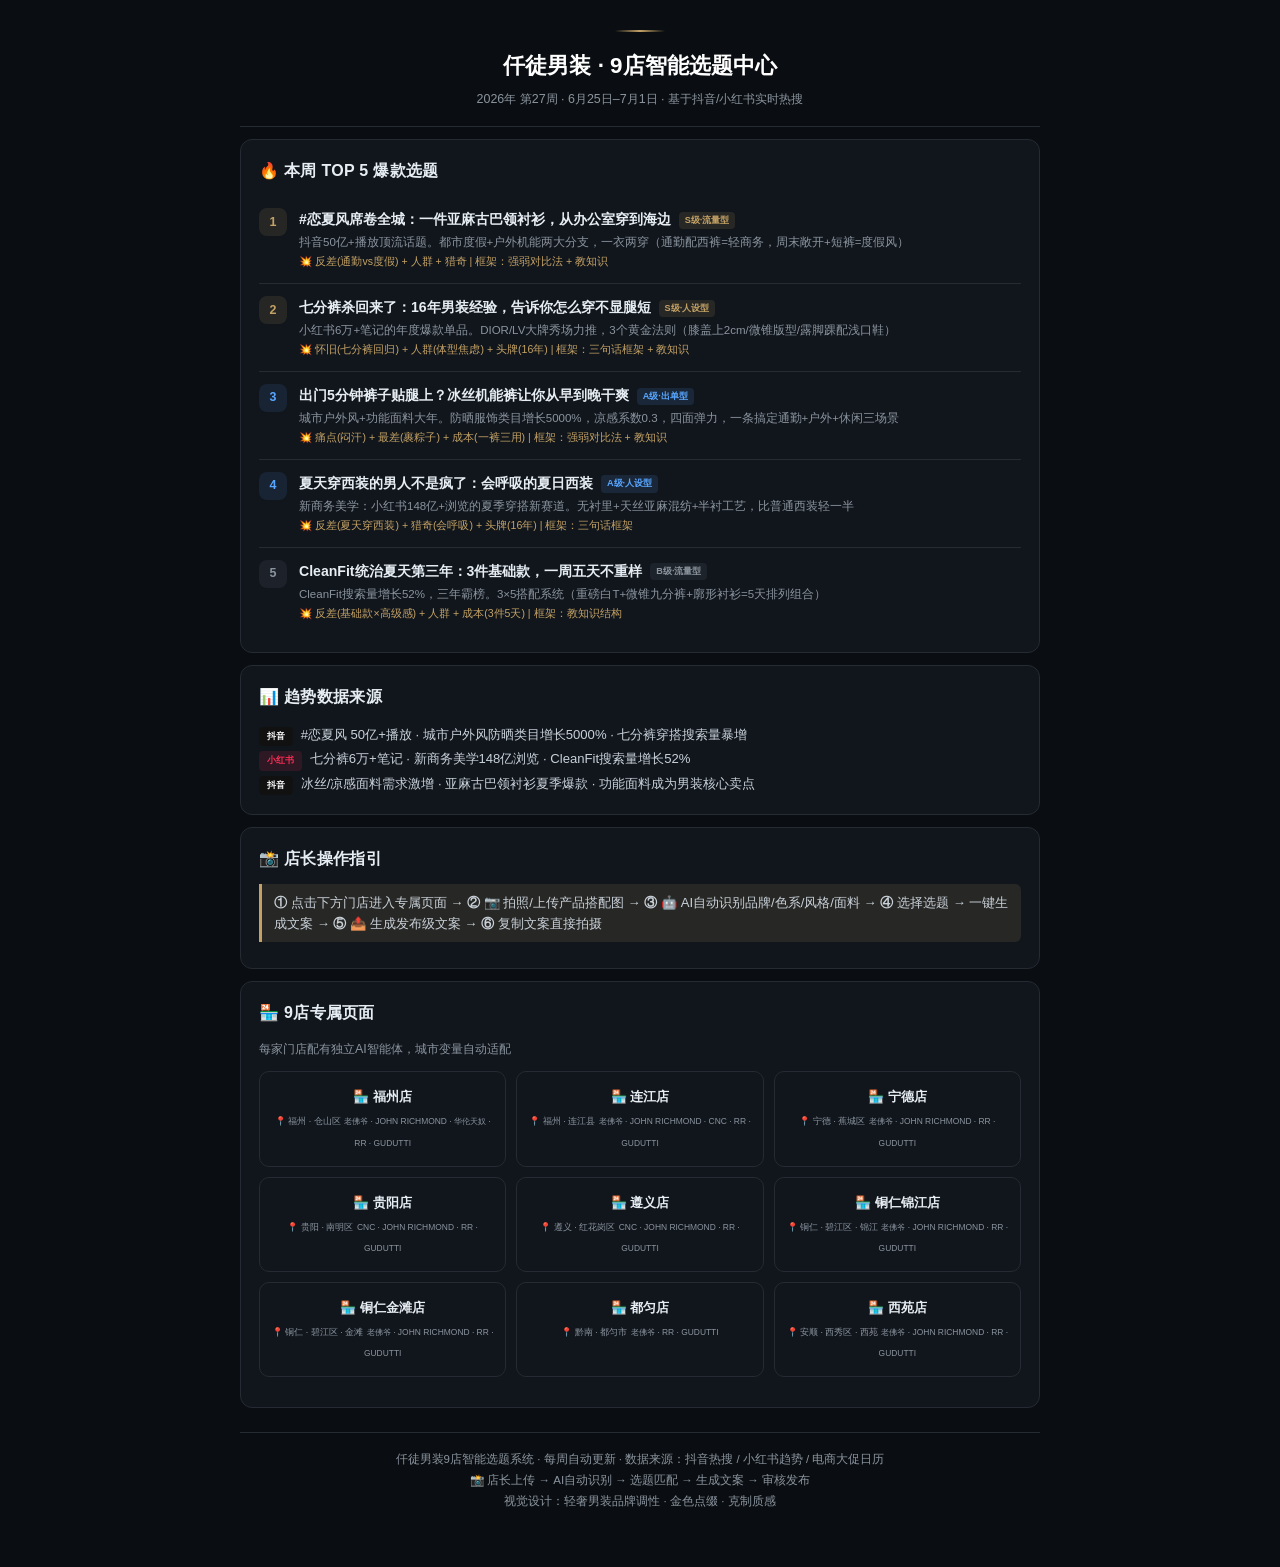
==== commit 6e7895b3: "Update index.html" ====
--- a/index.html
+++ b/index.html
@@ -190,7 +190,7 @@
 
 <a href="stores/fuzhou.html" class="store-btn">
   <span class="sname">🏪 福州店</span>
-  <span class="scity">📍 福州 · 鼓楼区</span>
+  <span class="scity">📍 福州 · 仓山区</span>
   <span class="sbrands">老佛爷 · JOHN RICHMOND · 华伦天奴 · RR · GUDUTTI</span>
 </a>
 
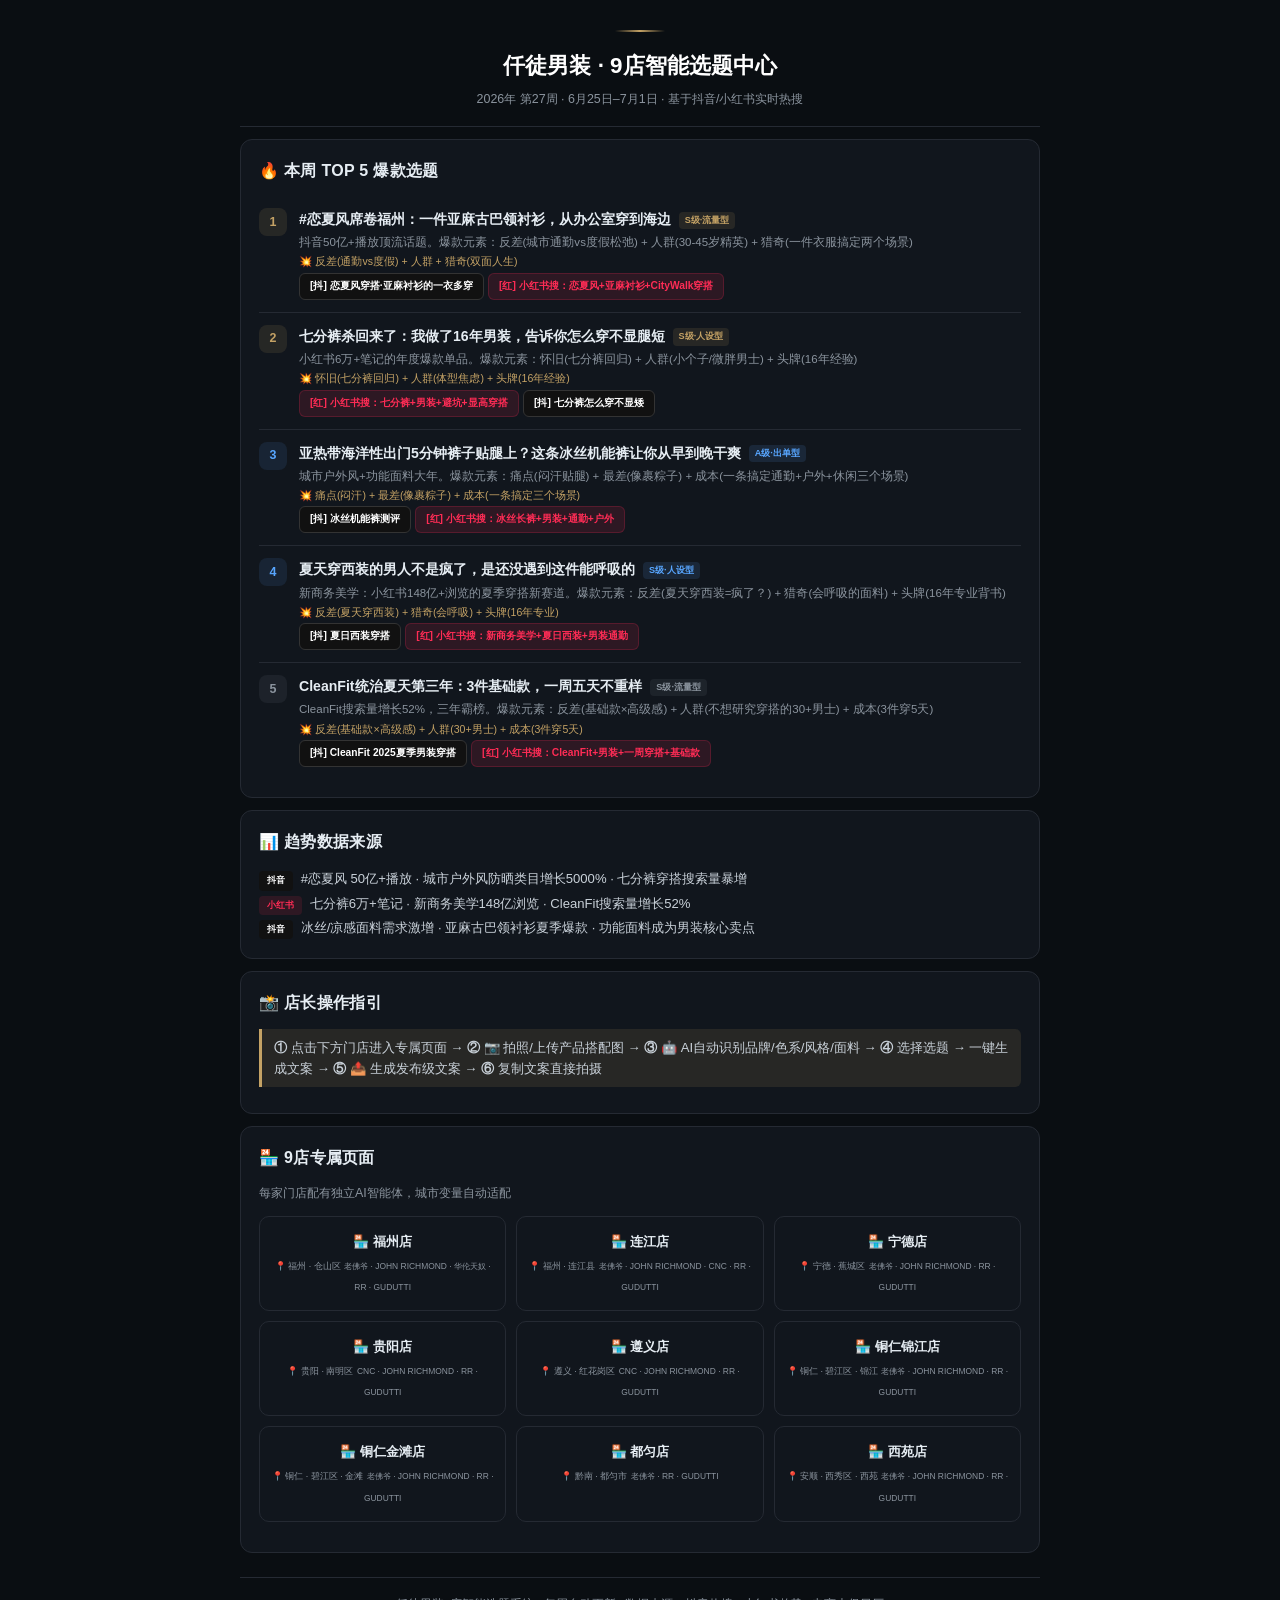
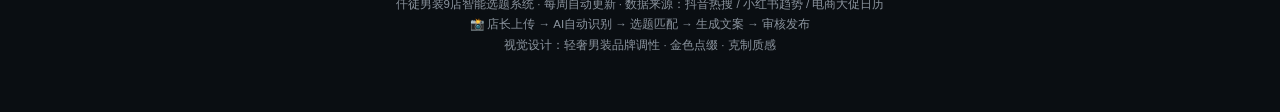
==== commit 7489d395: "Update index.html" ====
--- a/index.html
+++ b/index.html
@@ -121,45 +121,56 @@
 <div class="topic-list-item">
   <div class="topic-list-num s">1</div>
   <div class="topic-list-info">
-    <div class="topic-list-title">#恋夏风席卷全城：一件亚麻古巴领衬衫，从办公室穿到海边 <span class="badge badge-s">S级·流量型</span></div>
-    <div class="topic-list-desc">抖音50亿+播放顶流话题。都市度假+户外机能两大分支，一衣两穿（通勤配西裤=轻商务，周末敞开+短裤=度假风）</div>
-    <div class="topic-list-elements">💥 反差(通勤vs度假) + 人群 + 猎奇 | 框架：强弱对比法 + 教知识</div>
-  </div>
-</div>
-
+    <div class="topic-list-title">#恋夏风席卷福州：一件亚麻古巴领衬衫，从办公室穿到海边 <span class="badge badge-s">S级·流量型</span></div>
+    <div class="topic-list-desc">抖音50亿+播放顶流话题。爆款元素：反差(城市通勤vs度假松弛) + 人群(30-45岁精英) + 猎奇(一件衣服搞定两个场景)</div>
+    <div class="topic-list-elements">💥 反差(通勤vs度假) + 人群 + 猎奇(双面人生)</div>
+    <div class="topic-videos"><a href="https://www.douyin.com/search/恋夏风+男装+亚麻衬衫" target="_blank" rel="noopener" class="video-link plat-dy">[抖] 恋夏风穿搭·亚麻衬衫的一衣多穿</a>
+<a href="https://www.xiaohongshu.com/search_result?keyword=恋夏风+亚麻衬衫+CityWalk" target="_blank" rel="noopener" class="video-link plat-xhs">[红] 小红书搜：恋夏风+亚麻衬衫+CityWalk穿搭</a>
+</div>
+  </div>
+</div>
 <div class="topic-list-item">
   <div class="topic-list-num s">2</div>
   <div class="topic-list-info">
-    <div class="topic-list-title">七分裤杀回来了：16年男装经验，告诉你怎么穿不显腿短 <span class="badge badge-s">S级·人设型</span></div>
-    <div class="topic-list-desc">小红书6万+笔记的年度爆款单品。DIOR/LV大牌秀场力推，3个黄金法则（膝盖上2cm/微锥版型/露脚踝配浅口鞋）</div>
-    <div class="topic-list-elements">💥 怀旧(七分裤回归) + 人群(体型焦虑) + 头牌(16年) | 框架：三句话框架 + 教知识</div>
-  </div>
-</div>
-
+    <div class="topic-list-title">七分裤杀回来了：我做了16年男装，告诉你怎么穿不显腿短 <span class="badge badge-s">S级·人设型</span></div>
+    <div class="topic-list-desc">小红书6万+笔记的年度爆款单品。爆款元素：怀旧(七分裤回归) + 人群(小个子/微胖男士) + 头牌(16年经验)</div>
+    <div class="topic-list-elements">💥 怀旧(七分裤回归) + 人群(体型焦虑) + 头牌(16年经验)</div>
+    <div class="topic-videos"><a href="https://www.xiaohongshu.com/search_result?keyword=七分裤+男装+避坑+显高" target="_blank" rel="noopener" class="video-link plat-xhs">[红] 小红书搜：七分裤+男装+避坑+显高穿搭</a>
+<a href="https://www.douyin.com/search/七分裤+男+怎么穿+不显矮" target="_blank" rel="noopener" class="video-link plat-dy">[抖] 七分裤怎么穿不显矮</a>
+</div>
+  </div>
+</div>
 <div class="topic-list-item">
   <div class="topic-list-num a">3</div>
   <div class="topic-list-info">
-    <div class="topic-list-title">出门5分钟裤子贴腿上？冰丝机能裤让你从早到晚干爽 <span class="badge badge-a">A级·出单型</span></div>
-    <div class="topic-list-desc">城市户外风+功能面料大年。防晒服饰类目增长5000%，凉感系数0.3，四面弹力，一条搞定通勤+户外+休闲三场景</div>
-    <div class="topic-list-elements">💥 痛点(闷汗) + 最差(裹粽子) + 成本(一裤三用) | 框架：强弱对比法 + 教知识</div>
-  </div>
-</div>
-
+    <div class="topic-list-title">亚热带海洋性出门5分钟裤子贴腿上？这条冰丝机能裤让你从早到晚干爽 <span class="badge badge-a">A级·出单型</span></div>
+    <div class="topic-list-desc">城市户外风+功能面料大年。爆款元素：痛点(闷汗贴腿) + 最差(像裹粽子) + 成本(一条搞定通勤+户外+休闲三个场景)</div>
+    <div class="topic-list-elements">💥 痛点(闷汗) + 最差(像裹粽子) + 成本(一条搞定三个场景)</div>
+    <div class="topic-videos"><a href="https://www.douyin.com/search/冰丝+机能裤+男+测评" target="_blank" rel="noopener" class="video-link plat-dy">[抖] 冰丝机能裤测评</a>
+<a href="https://www.xiaohongshu.com/search_result?keyword=冰丝长裤+男装+通勤+户外" target="_blank" rel="noopener" class="video-link plat-xhs">[红] 小红书搜：冰丝长裤+男装+通勤+户外</a>
+</div>
+  </div>
+</div>
 <div class="topic-list-item">
   <div class="topic-list-num a">4</div>
   <div class="topic-list-info">
-    <div class="topic-list-title">夏天穿西装的男人不是疯了：会呼吸的夏日西装 <span class="badge badge-a">A级·人设型</span></div>
-    <div class="topic-list-desc">新商务美学：小红书148亿+浏览的夏季穿搭新赛道。无衬里+天丝亚麻混纺+半衬工艺，比普通西装轻一半</div>
-    <div class="topic-list-elements">💥 反差(夏天穿西装) + 猎奇(会呼吸) + 头牌(16年) | 框架：三句话框架</div>
-  </div>
-</div>
-
+    <div class="topic-list-title">夏天穿西装的男人不是疯了，是还没遇到这件能呼吸的 <span class="badge badge-a">S级·人设型</span></div>
+    <div class="topic-list-desc">新商务美学：小红书148亿+浏览的夏季穿搭新赛道。爆款元素：反差(夏天穿西装=疯了？) + 猎奇(会呼吸的面料) + 头牌(16年专业背书)</div>
+    <div class="topic-list-elements">💥 反差(夏天穿西装) + 猎奇(会呼吸) + 头牌(16年专业)</div>
+    <div class="topic-videos"><a href="https://www.douyin.com/search/夏日+西装+男+轻商务" target="_blank" rel="noopener" class="video-link plat-dy">[抖] 夏日西装穿搭</a>
+<a href="https://www.xiaohongshu.com/search_result?keyword=新商务美学+夏日西装+男装" target="_blank" rel="noopener" class="video-link plat-xhs">[红] 小红书搜：新商务美学+夏日西装+男装通勤</a>
+</div>
+  </div>
+</div>
 <div class="topic-list-item">
   <div class="topic-list-num b">5</div>
   <div class="topic-list-info">
-    <div class="topic-list-title">CleanFit统治夏天第三年：3件基础款，一周五天不重样 <span class="badge badge-b">B级·流量型</span></div>
-    <div class="topic-list-desc">CleanFit搜索量增长52%，三年霸榜。3×5搭配系统（重磅白T+微锥九分裤+廓形衬衫=5天排列组合）</div>
-    <div class="topic-list-elements">💥 反差(基础款×高级感) + 人群 + 成本(3件5天) | 框架：教知识结构</div>
+    <div class="topic-list-title">CleanFit统治夏天第三年：3件基础款，一周五天不重样 <span class="badge badge-b">S级·流量型</span></div>
+    <div class="topic-list-desc">CleanFit搜索量增长52%，三年霸榜。爆款元素：反差(基础款×高级感) + 人群(不想研究穿搭的30+男士) + 成本(3件穿5天)</div>
+    <div class="topic-list-elements">💥 反差(基础款×高级感) + 人群(30+男士) + 成本(3件穿5天)</div>
+    <div class="topic-videos"><a href="https://www.douyin.com/search/CleanFit+男+夏季+基础款" target="_blank" rel="noopener" class="video-link plat-dy">[抖] CleanFit 2025夏季男装穿搭</a>
+<a href="https://www.xiaohongshu.com/search_result?keyword=CleanFit+男装+一周穿搭" target="_blank" rel="noopener" class="video-link plat-xhs">[红] 小红书搜：CleanFit+男装+一周穿搭+基础款</a>
+</div>
   </div>
 </div>
 </div>
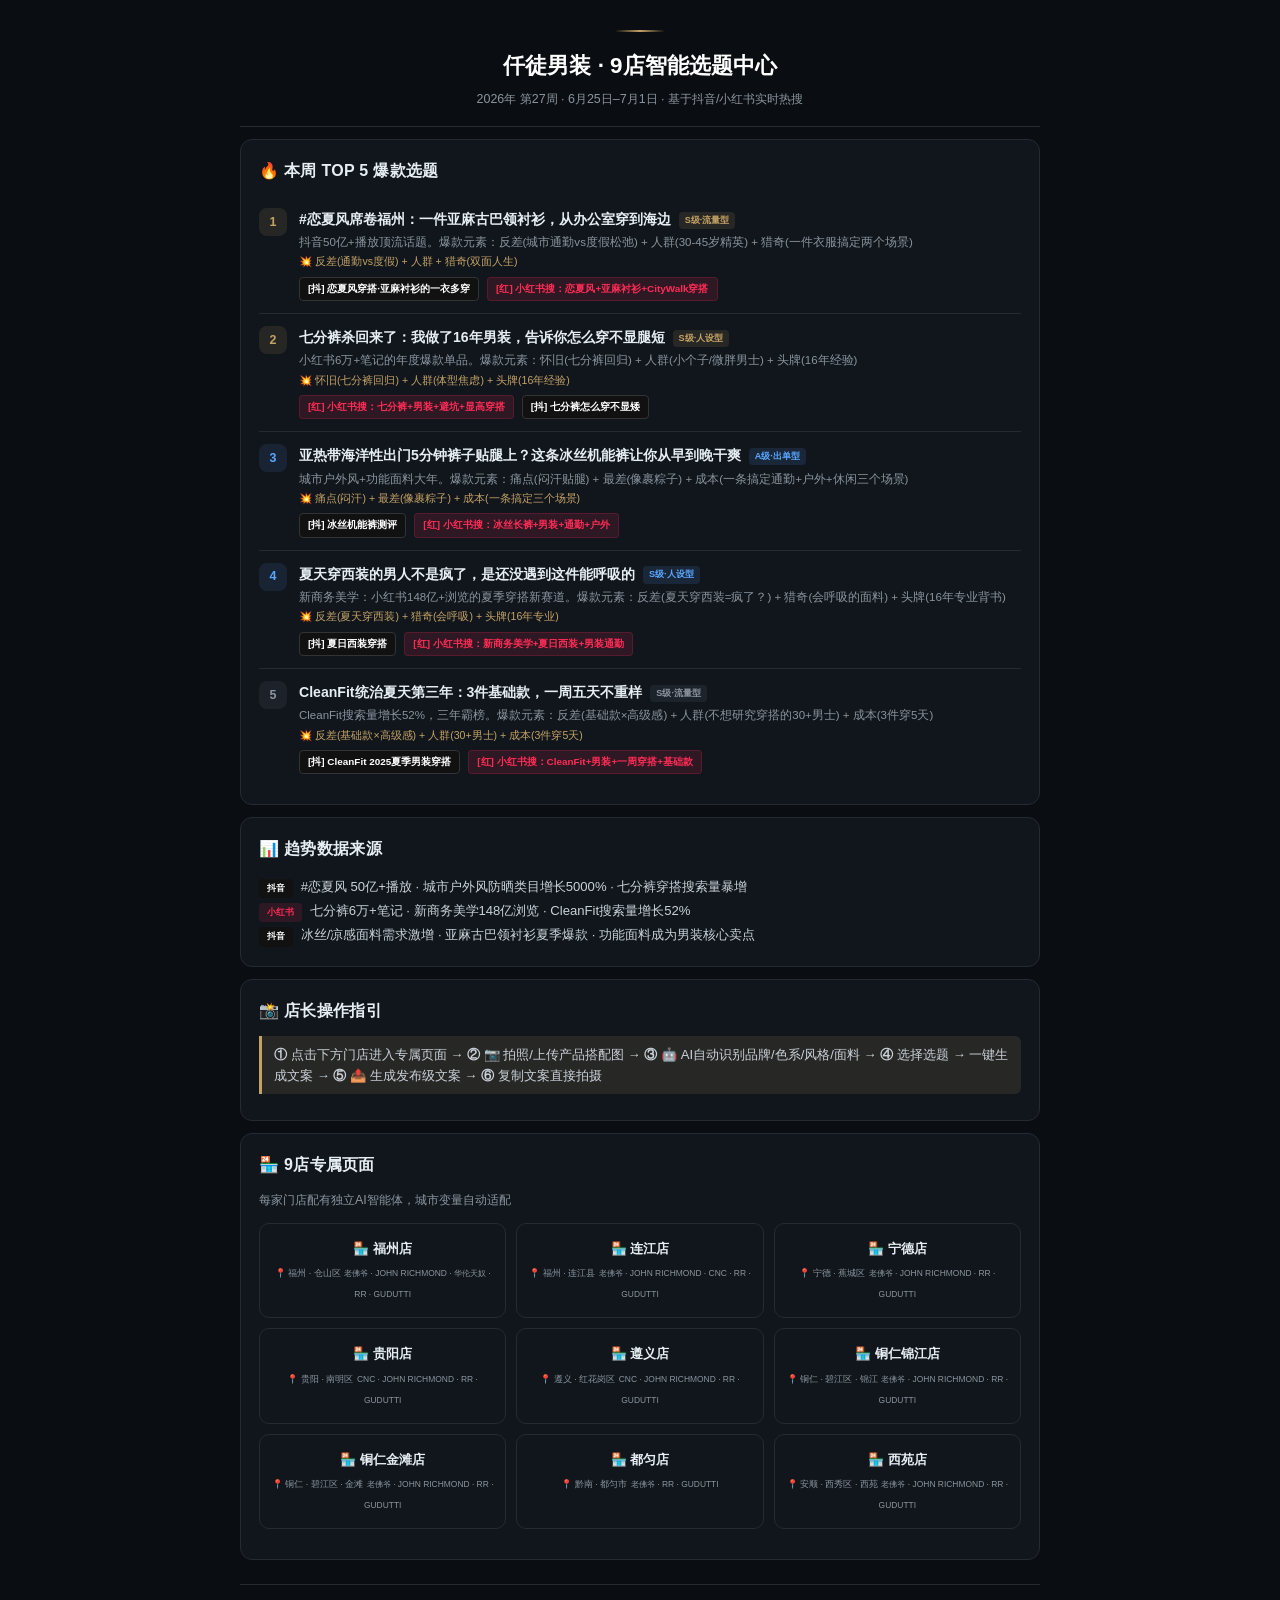
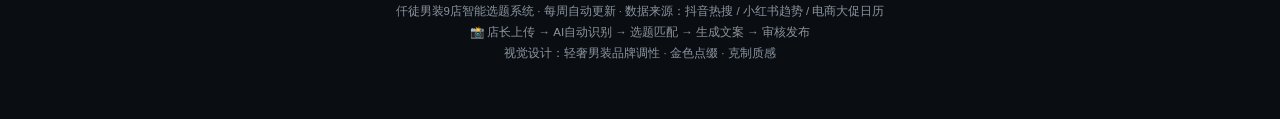
==== commit 6f36191d: "Update index.html" ====
--- a/index.html
+++ b/index.html
@@ -74,6 +74,10 @@
   .topic-list-title { font-weight: 700; color: var(--text-bright); font-size: .88em; }
   .topic-list-desc { font-size: .72em; color: var(--muted); margin-top: 3px; line-height: 1.5; }
   .topic-list-elements { font-size: .66em; color: var(--gold); margin-top: 2px; }
+  .topic-videos { display: flex; gap: 8px; flex-wrap: wrap; margin-top: 6px; }
+  .topic-videos .video-link { font-size: .62em; padding: 3px 8px; border-radius: 4px; text-decoration: none; font-weight: 600; white-space: nowrap; }
+  .topic-videos .plat-dy { background: #111; color: #fff; }
+  .topic-videos .plat-xhs { background: rgba(254,44,85,.12); color: #fe2c55; }
 
   .badge {
     display: inline-block; padding: 1px 6px; border-radius: 4px;
